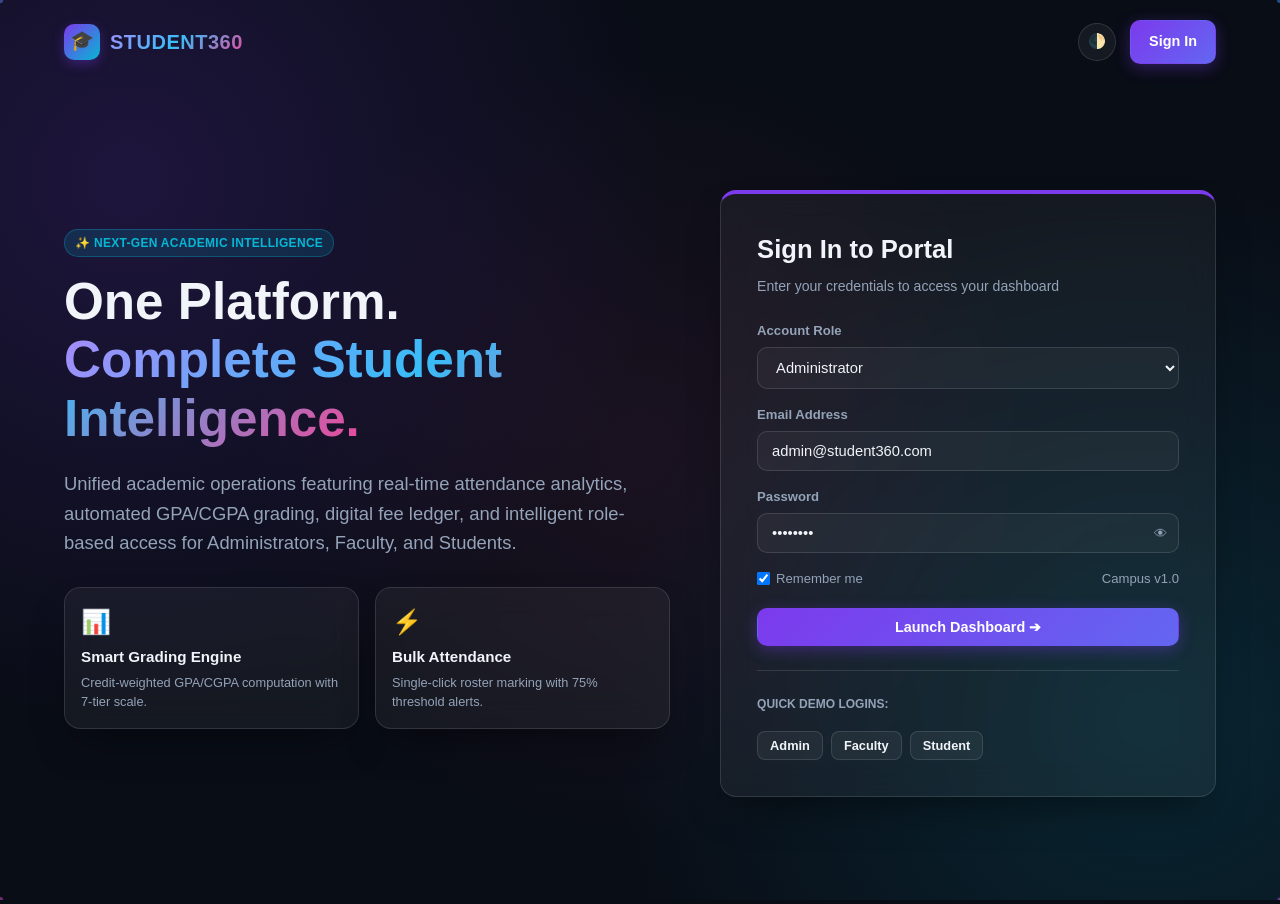
==== backend/src/main/resources/static/index.html @ 756e651d "🎓 Initial commit: EduSphere - Intelligent Student Success Management System Full Stack Java Mini Pro" ====
<!DOCTYPE html>
<html lang="en">
<head>
  <meta charset="UTF-8">
  <meta name="viewport" content="width=device-width, initial-scale=1.0">
  <title>STUDENT360 — Intelligent Student Management System</title>
  <link rel="stylesheet" href="css/styles.css">
  <style>
    .landing-hero {
      max-width: 1200px;
      margin: 0 auto;
      padding: 60px 24px;
      display: grid;
      grid-template-columns: 1.1fr 0.9fr;
      gap: 50px;
      align-items: center;
      min-height: calc(100vh - 80px);
    }
    .landing-nav {
      max-width: 1200px;
      margin: 0 auto;
      padding: 20px 24px;
      display: flex;
      justify-content: space-between;
      align-items: center;
    }
    .demo-btn-group {
      display: flex;
      gap: 8px;
      margin-top: 16px;
      flex-wrap: wrap;
    }
    @media (max-width: 900px) {
      .landing-hero {
        grid-template-columns: 1fr;
        padding: 30px 20px;
      }
    }
  </style>
</head>
<body>
  <canvas id="bg-canvas"></canvas>

  <nav class="landing-nav">
    <div class="brand-title">
      <div class="brand-icon">🎓</div>
      <span class="gradient-text">STUDENT360</span>
    </div>
    <div style="display:flex; align-items:center; gap:14px;">
      <button id="theme-toggle-btn" class="btn btn-secondary btn-icon" onclick="toggleTheme()" title="Toggle Theme">🌓</button>
      <a href="#login-card" class="btn btn-primary">Sign In</a>
    </div>
  </nav>

  <main class="landing-hero">
    <div>
      <div class="badge badge-info" style="margin-bottom:16px;">✨ Next-Gen Academic Intelligence</div>
      <h1 style="font-size:3.2rem; line-height:1.15; margin-bottom:20px;">
        One Platform.<br>
        <span class="gradient-text">Complete Student Intelligence.</span>
      </h1>
      <p style="font-size:1.15rem; color:var(--text-muted); margin-bottom:30px; line-height:1.6;">
        Unified academic operations featuring real-time attendance analytics, automated GPA/CGPA grading, digital fee ledger, and intelligent role-based access for Administrators, Faculty, and Students.
      </p>

      <div style="display:grid; grid-template-columns:repeat(2, 1fr); gap:16px; margin-bottom:30px;">
        <div class="glass tilt-card" style="padding:16px;">
          <div style="font-size:1.5rem; margin-bottom:6px;">📊</div>
          <h4 style="font-size:0.95rem; margin-bottom:4px;">Smart Grading Engine</h4>
          <p style="font-size:0.8rem; color:var(--text-muted);">Credit-weighted GPA/CGPA computation with 7-tier scale.</p>
        </div>
        <div class="glass tilt-card" style="padding:16px;">
          <div style="font-size:1.5rem; margin-bottom:6px;">⚡</div>
          <h4 style="font-size:0.95rem; margin-bottom:4px;">Bulk Attendance</h4>
          <p style="font-size:0.8rem; color:var(--text-muted);">Single-click roster marking with 75% threshold alerts.</p>
        </div>
      </div>
    </div>

    <!-- Login Card -->
    <div id="login-card" class="glass tilt-card" style="padding:36px; border-top: 4px solid var(--primary);">
      <h2 style="font-size:1.6rem; margin-bottom:8px;">Sign In to Portal</h2>
      <p style="font-size:0.88rem; color:var(--text-muted); margin-bottom:24px;">Enter your credentials to access your dashboard</p>

      <div id="login-error-msg" style="color:var(--danger); font-size:0.85rem; margin-bottom:14px; display:none;"></div>

      <form id="login-form" onsubmit="handleLogin(event)">
        <div class="form-group">
          <label class="form-label">Account Role</label>
          <select id="login-role" class="form-select">
            <option value="ADMIN">Administrator</option>
            <option value="TEACHER">Faculty / Teacher</option>
            <option value="STUDENT">Student</option>
          </select>
        </div>

        <div class="form-group">
          <label class="form-label">Email Address</label>
          <input type="email" id="login-email" class="form-control" placeholder="name@student360.com" required value="admin@student360.com">
        </div>

        <div class="form-group">
          <label class="form-label">Password</label>
          <div style="position:relative;">
            <input type="password" id="login-password" class="form-control" placeholder="••••••••" required value="admin123">
            <button type="button" onclick="togglePasswordVisibility()" style="position:absolute; right:12px; top:50%; transform:translateY(-50%); background:none; border:none; color:var(--text-muted); cursor:pointer;">👁</button>
          </div>
        </div>

        <div style="display:flex; justify-content:space-between; align-items:center; margin-bottom:20px; font-size:0.82rem; color:var(--text-muted);">
          <label style="display:flex; align-items:center; gap:6px; cursor:pointer;">
            <input type="checkbox" id="remember-me" checked> Remember me
          </label>
          <span>Campus v1.0</span>
        </div>

        <button type="submit" id="login-btn" class="btn btn-primary" style="width:100%;">
          Launch Dashboard ➔
        </button>
      </form>

      <div style="margin-top:24px; padding-top:20px; border-top:1px solid var(--border);">
        <span style="font-size:0.75rem; text-transform:uppercase; color:var(--text-muted); font-weight:700;">Quick Demo Logins:</span>
        <div class="demo-btn-group">
          <button type="button" class="btn btn-sm btn-secondary" onclick="fillDemo('admin@student360.com','admin123','ADMIN')">Admin</button>
          <button type="button" class="btn btn-sm btn-secondary" onclick="fillDemo('teacher@student360.com','teacher123','TEACHER')">Faculty</button>
          <button type="button" class="btn btn-sm btn-secondary" onclick="fillDemo('student@student360.com','student123','STUDENT')">Student</button>
        </div>
      </div>
    </div>
  </main>

  <script src="js/api.js"></script>
  <script src="js/auth.js"></script>
  <script src="js/dashboard.js"></script>
  <script>
    // Theme Switcher
    function toggleTheme() {
      const current = document.documentElement.getAttribute('data-theme');
      const next = current === 'light' ? 'dark' : 'light';
      document.documentElement.setAttribute('data-theme', next);
      localStorage.setItem('student360_theme', next);
    }
    const savedTheme = localStorage.getItem('student360_theme') || 'dark';
    document.documentElement.setAttribute('data-theme', savedTheme);

    Dashboard.initParticles();
    Dashboard.init3DTilt();

    // Check if already authenticated
    Auth.checkSession().then(user => {
      if (user) {
        window.location.href = '/app.html';
      }
    });

    function fillDemo(email, pass, role) {
      document.getElementById('login-email').value = email;
      document.getElementById('login-password').value = pass;
      document.getElementById('login-role').value = role;
    }

    function togglePasswordVisibility() {
      const pass = document.getElementById('login-password');
      pass.type = pass.type === 'password' ? 'text' : 'password';
    }

    async function handleLogin(e) {
      e.preventDefault();
      const errEl = document.getElementById('login-error-msg');
      const btn = document.getElementById('login-btn');
      errEl.style.display = 'none';

      const email = document.getElementById('login-email').value.trim();
      const password = document.getElementById('login-password').value;
      const role = document.getElementById('login-role').value;

      btn.disabled = true;
      btn.textContent = 'Verifying credentials...';

      try {
        await Auth.login(email, password, role);
        API.toast('Welcome back! Redirecting...', 'success');
        setTimeout(() => {
          window.location.href = '/app.html';
        }, 600);
      } catch (err) {
        errEl.textContent = err.message || 'Invalid credentials';
        errEl.style.display = 'block';
        btn.disabled = false;
        btn.textContent = 'Launch Dashboard ➔';
      }
    }
  </script>
</body>
</html>
---- backend/src/main/resources/static/css/styles.css ----
/* STUDENT360 — Ultra-Modern 3D Glassmorphism Stylesheet */
:root {
  --bg-dark: #090d16;
  --bg-gradient: radial-gradient(circle at 10% 20%, rgba(124, 58, 237, 0.18) 0%, transparent 40%),
                 radial-gradient(circle at 90% 80%, rgba(6, 182, 212, 0.15) 0%, transparent 40%),
                 radial-gradient(circle at 50% 50%, rgba(236, 72, 153, 0.08) 0%, transparent 50%),
                 #090d16;
  --card-bg: rgba(255, 255, 255, 0.05);
  --card-hover: rgba(255, 255, 255, 0.08);
  --border: rgba(255, 255, 255, 0.12);
  --border-glow: rgba(124, 58, 237, 0.4);
  --text: #f1f5f9;
  --text-muted: #94a3b8;
  --primary: #7c3aed;
  --primary-glow: rgba(124, 58, 237, 0.35);
  --secondary: #06b6d4;
  --success: #10b981;
  --warning: #f59e0b;
  --danger: #ef4444;
  --sidebar-w: 260px;
  --sidebar-collapsed: 72px;
  --radius: 16px;
  --radius-sm: 10px;
  --shadow: 0 20px 40px -15px rgba(0, 0, 0, 0.5);
  --transition: all 0.25s cubic-bezier(0.4, 0, 0.2, 1);
}

[data-theme="light"] {
  --bg-dark: #f8fafc;
  --bg-gradient: radial-gradient(circle at 10% 20%, rgba(124, 58, 237, 0.1) 0%, transparent 40%),
                 radial-gradient(circle at 90% 80%, rgba(6, 182, 212, 0.08) 0%, transparent 40%),
                 #f1f5f9;
  --card-bg: rgba(255, 255, 255, 0.85);
  --card-hover: rgba(255, 255, 255, 0.95);
  --border: rgba(148, 163, 184, 0.25);
  --border-glow: rgba(124, 58, 237, 0.3);
  --text: #0f172a;
  --text-muted: #64748b;
  --shadow: 0 15px 35px -10px rgba(15, 23, 42, 0.12);
}

* {
  margin: 0;
  padding: 0;
  box-sizing: border-box;
}

body {
  font-family: -apple-system, BlinkMacSystemFont, "Segoe UI", Roboto, "Helvetica Neue", Arial, sans-serif;
  background: var(--bg-gradient);
  background-attachment: fixed;
  color: var(--text);
  min-height: 100vh;
  line-height: 1.5;
  overflow-x: hidden;
}

/* Background Particle Canvas */
#bg-canvas {
  position: fixed;
  top: 0;
  left: 0;
  width: 100vw;
  height: 100vh;
  pointer-events: none;
  z-index: 0;
  opacity: 0.6;
}

/* Glassmorphism Containers */
.glass {
  background: var(--card-bg);
  backdrop-filter: blur(16px);
  -webkit-backdrop-filter: blur(16px);
  border: 1px solid var(--border);
  border-radius: var(--radius);
  box-shadow: var(--shadow);
  transition: var(--transition);
}

.glass:hover {
  border-color: var(--border-glow);
}

/* 3D Tilt Wrapper */
.tilt-card {
  transform-style: preserve-3d;
  transition: transform 0.15s ease-out, box-shadow 0.2s ease;
}

/* Typography & Badges */
h1, h2, h3, h4, h5, h6 {
  font-weight: 700;
  color: var(--text);
}

.gradient-text {
  background: linear-gradient(135deg, #a78bfa, #38bdf8, #ec4899);
  -webkit-background-clip: text;
  -webkit-text-fill-color: transparent;
}

.badge {
  display: inline-flex;
  align-items: center;
  gap: 4px;
  padding: 4px 10px;
  border-radius: 9999px;
  font-size: 0.75rem;
  font-weight: 600;
  letter-spacing: 0.3px;
  text-transform: uppercase;
}

.badge-active, .badge-paid, .badge-present {
  background: rgba(16, 185, 129, 0.15);
  color: #10b981;
  border: 1px solid rgba(16, 185, 129, 0.3);
}

.badge-inactive, .badge-absent, .badge-urgent {
  background: rgba(239, 68, 68, 0.15);
  color: #ef4444;
  border: 1px solid rgba(239, 68, 68, 0.3);
}

.badge-warning, .badge-partially-paid, .badge-late, .badge-important {
  background: rgba(245, 158, 11, 0.15);
  color: #f59e0b;
  border: 1px solid rgba(245, 158, 11, 0.3);
}

.badge-info, .badge-pending, .badge-normal {
  background: rgba(6, 182, 212, 0.15);
  color: #06b6d4;
  border: 1px solid rgba(6, 182, 212, 0.3);
}

.badge-role-admin {
  background: rgba(236, 72, 153, 0.15);
  color: #ec4899;
  border: 1px solid rgba(236, 72, 153, 0.3);
}

.badge-role-teacher {
  background: rgba(124, 58, 237, 0.15);
  color: #8b5cf6;
  border: 1px solid rgba(124, 58, 237, 0.3);
}

.badge-role-student {
  background: rgba(14, 165, 233, 0.15);
  color: #0ea5e9;
  border: 1px solid rgba(14, 165, 233, 0.3);
}

/* Buttons */
.btn {
  display: inline-flex;
  align-items: center;
  justify-content: center;
  gap: 8px;
  padding: 10px 18px;
  font-size: 0.9rem;
  font-weight: 600;
  border-radius: var(--radius-sm);
  cursor: pointer;
  border: 1px solid transparent;
  transition: var(--transition);
  text-decoration: none;
  font-family: inherit;
}

.btn-primary {
  background: linear-gradient(135deg, var(--primary), #6366f1);
  color: white;
  box-shadow: 0 4px 15px var(--primary-glow);
}

.btn-primary:hover {
  transform: translateY(-2px);
  box-shadow: 0 6px 20px rgba(124, 58, 237, 0.5);
}

.btn-secondary {
  background: var(--card-bg);
  border-color: var(--border);
  color: var(--text);
}

.btn-secondary:hover {
  background: var(--card-hover);
  border-color: var(--border-glow);
  transform: translateY(-2px);
}

.btn-danger {
  background: rgba(239, 68, 68, 0.2);
  border-color: rgba(239, 68, 68, 0.4);
  color: #f87171;
}

.btn-danger:hover {
  background: #ef4444;
  color: white;
  transform: translateY(-2px);
}

.btn-sm {
  padding: 6px 12px;
  font-size: 0.8rem;
  border-radius: 8px;
}

.btn-icon {
  width: 38px;
  height: 38px;
  padding: 0;
  border-radius: 50%;
  display: inline-flex;
  align-items: center;
  justify-content: center;
}

/* Form Controls */
.form-group {
  margin-bottom: 16px;
  position: relative;
}

.form-label {
  display: block;
  font-size: 0.82rem;
  font-weight: 600;
  color: var(--text-muted);
  margin-bottom: 6px;
}

.form-control, .form-select {
  width: 100%;
  padding: 11px 14px;
  background: rgba(255, 255, 255, 0.04);
  border: 1px solid var(--border);
  border-radius: var(--radius-sm);
  color: var(--text);
  font-size: 0.92rem;
  font-family: inherit;
  transition: var(--transition);
  outline: none;
}

.form-control:focus, .form-select:focus {
  border-color: var(--primary);
  box-shadow: 0 0 0 3px var(--primary-glow);
  background: rgba(255, 255, 255, 0.08);
}

.form-select option {
  background: var(--bg-dark);
  color: var(--text);
}

.field-error {
  color: var(--danger);
  font-size: 0.78rem;
  margin-top: 4px;
}

/* App Layout */
.app-container {
  display: flex;
  min-height: 100vh;
  position: relative;
  z-index: 1;
}

/* Sidebar */
.sidebar {
  width: var(--sidebar-w);
  background: rgba(15, 23, 42, 0.65);
  backdrop-filter: blur(20px);
  -webkit-backdrop-filter: blur(20px);
  border-right: 1px solid var(--border);
  display: flex;
  flex-direction: column;
  position: fixed;
  top: 0;
  bottom: 0;
  left: 0;
  z-index: 100;
  transition: width 0.3s cubic-bezier(0.4, 0, 0.2, 1);
}

.sidebar.collapsed {
  width: var(--sidebar-collapsed);
}

.sidebar-header {
  padding: 24px 20px;
  display: flex;
  align-items: center;
  justify-content: space-between;
  border-bottom: 1px solid var(--border);
}

.brand-title {
  font-size: 1.25rem;
  font-weight: 800;
  letter-spacing: 0.5px;
  display: flex;
  align-items: center;
  gap: 10px;
}

.brand-icon {
  width: 36px;
  height: 36px;
  border-radius: 10px;
  background: linear-gradient(135deg, var(--primary), var(--secondary));
  display: flex;
  align-items: center;
  justify-content: center;
  font-size: 1.2rem;
  color: white;
  box-shadow: 0 4px 12px var(--primary-glow);
  flex-shrink: 0;
}

.sidebar-nav {
  flex: 1;
  padding: 16px 12px;
  overflow-y: auto;
  display: flex;
  flex-direction: column;
  gap: 4px;
}

.nav-link {
  display: flex;
  align-items: center;
  gap: 14px;
  padding: 12px 14px;
  color: var(--text-muted);
  text-decoration: none;
  border-radius: var(--radius-sm);
  font-weight: 500;
  font-size: 0.92rem;
  transition: var(--transition);
  cursor: pointer;
  white-space: nowrap;
}

.nav-link:hover {
  background: var(--card-hover);
  color: var(--text);
  transform: translateX(3px);
}

.nav-link.active {
  background: linear-gradient(135deg, rgba(124, 58, 237, 0.25), rgba(6, 182, 212, 0.15));
  border: 1px solid var(--border-glow);
  color: var(--text);
  font-weight: 600;
}

.nav-icon {
  font-size: 1.2rem;
  width: 24px;
  text-align: center;
  flex-shrink: 0;
}

.sidebar.collapsed .nav-text,
.sidebar.collapsed .brand-title span,
.sidebar.collapsed .user-info {
  display: none;
}

.sidebar-footer {
  padding: 16px;
  border-top: 1px solid var(--border);
  display: flex;
  align-items: center;
  gap: 12px;
}

.user-avatar {
  width: 40px;
  height: 40px;
  border-radius: 50%;
  background: linear-gradient(135deg, #6366f1, #ec4899);
  display: flex;
  align-items: center;
  justify-content: center;
  font-weight: 700;
  color: white;
  flex-shrink: 0;
}

.user-info {
  overflow: hidden;
}

.user-name {
  font-weight: 600;
  font-size: 0.88rem;
  white-space: nowrap;
  text-overflow: ellipsis;
  overflow: hidden;
}

.user-role {
  font-size: 0.75rem;
  color: var(--text-muted);
}

/* Main Content Area */
.main-wrapper {
  flex: 1;
  margin-left: var(--sidebar-w);
  display: flex;
  flex-direction: column;
  min-height: 100vh;
  transition: margin-left 0.3s cubic-bezier(0.4, 0, 0.2, 1);
}

.sidebar.collapsed ~ .main-wrapper {
  margin-left: var(--sidebar-collapsed);
}

/* Top Navbar */
.topbar {
  height: 70px;
  background: rgba(15, 23, 42, 0.5);
  backdrop-filter: blur(16px);
  -webkit-backdrop-filter: blur(16px);
  border-bottom: 1px solid var(--border);
  display: flex;
  align-items: center;
  justify-content: space-between;
  padding: 0 30px;
  position: sticky;
  top: 0;
  z-index: 90;
}

.topbar-left {
  display: flex;
  align-items: center;
  gap: 16px;
}

.topbar-right {
  display: flex;
  align-items: center;
  gap: 16px;
}

.content-body {
  padding: 30px;
  flex: 1;
}

/* Dashboard Stats Grid */
.stats-grid {
  display: grid;
  grid-template-columns: repeat(auto-fit, minmax(220px, 1fr));
  gap: 20px;
  margin-bottom: 30px;
}

.stat-card {
  padding: 24px;
  display: flex;
  align-items: center;
  gap: 18px;
  position: relative;
  overflow: hidden;
}

.stat-card::after {
  content: '';
  position: absolute;
  top: -50%;
  right: -50%;
  width: 100%;
  height: 100%;
  background: radial-gradient(circle, var(--stat-glow, rgba(124, 58, 237, 0.15)), transparent 70%);
  pointer-events: none;
}

.stat-icon-wrap {
  width: 52px;
  height: 52px;
  border-radius: 14px;
  display: flex;
  align-items: center;
  justify-content: center;
  font-size: 1.6rem;
  background: rgba(255, 255, 255, 0.05);
  border: 1px solid var(--border);
  flex-shrink: 0;
}

.stat-content {
  flex: 1;
}

.stat-number {
  font-size: 2rem;
  font-weight: 800;
  line-height: 1.1;
  margin-bottom: 4px;
}

.stat-label {
  font-size: 0.82rem;
  font-weight: 500;
  color: var(--text-muted);
  text-transform: uppercase;
  letter-spacing: 0.5px;
}

/* Charts & Analytics Row */
.charts-grid {
  display: grid;
  grid-template-columns: 1fr 1fr;
  gap: 24px;
  margin-bottom: 30px;
}

.chart-card {
  padding: 24px;
  display: flex;
  flex-direction: column;
}

.chart-header {
  display: flex;
  align-items: center;
  justify-content: space-between;
  margin-bottom: 18px;
}

.chart-canvas-wrap {
  position: relative;
  width: 100%;
  height: 260px;
}

/* Tables */
.table-card {
  padding: 24px;
  margin-bottom: 30px;
}

.table-header-controls {
  display: flex;
  flex-wrap: wrap;
  align-items: center;
  justify-content: space-between;
  gap: 14px;
  margin-bottom: 20px;
}

.table-filter-group {
  display: flex;
  align-items: center;
  gap: 10px;
  flex-wrap: wrap;
}

.table-responsive {
  width: 100%;
  overflow-x: auto;
}

table.data-table {
  width: 100%;
  border-collapse: separate;
  border-spacing: 0;
  font-size: 0.9rem;
}

table.data-table th {
  padding: 12px 16px;
  text-align: left;
  font-size: 0.78rem;
  font-weight: 600;
  text-transform: uppercase;
  letter-spacing: 0.5px;
  color: var(--text-muted);
  border-bottom: 1px solid var(--border);
  background: rgba(255, 255, 255, 0.02);
}

table.data-table td {
  padding: 14px 16px;
  border-bottom: 1px solid rgba(255, 255, 255, 0.05);
  vertical-align: middle;
}

table.data-table tbody tr {
  transition: var(--transition);
}

table.data-table tbody tr:hover {
  background: rgba(255, 255, 255, 0.04);
}

/* Pagination Controls */
.pagination-wrap {
  display: flex;
  align-items: center;
  justify-content: space-between;
  margin-top: 20px;
  padding-top: 15px;
  border-top: 1px solid var(--border);
}

.pagination-controls {
  display: flex;
  align-items: center;
  gap: 6px;
}

/* Profile 3D Card */
.profile-grid {
  display: grid;
  grid-template-columns: 340px 1fr;
  gap: 24px;
}

.profile-card {
  padding: 30px;
  text-align: center;
  display: flex;
  flex-direction: column;
  align-items: center;
}

.profile-avatar-lg {
  width: 100px;
  height: 100px;
  border-radius: 50%;
  background: linear-gradient(135deg, var(--primary), var(--secondary));
  display: flex;
  align-items: center;
  justify-content: center;
  font-size: 2.5rem;
  font-weight: 800;
  color: white;
  margin-bottom: 16px;
  box-shadow: 0 10px 30px var(--primary-glow);
}

.profile-details-grid {
  display: grid;
  grid-template-columns: 1fr 1fr;
  gap: 16px;
  text-align: left;
  width: 100%;
  margin-top: 24px;
  padding-top: 20px;
  border-top: 1px solid var(--border);
}

.profile-field-label {
  font-size: 0.75rem;
  color: var(--text-muted);
  text-transform: uppercase;
}

.profile-field-value {
  font-size: 0.95rem;
  font-weight: 600;
}

/* Timetable Grid */
.timetable-grid {
  display: grid;
  grid-template-columns: repeat(5, 1fr);
  gap: 16px;
}

.day-column {
  background: rgba(255, 255, 255, 0.02);
  border: 1px solid var(--border);
  border-radius: var(--radius);
  padding: 16px;
  display: flex;
  flex-direction: column;
  gap: 12px;
}

.day-header {
  font-weight: 700;
  text-align: center;
  padding-bottom: 10px;
  border-bottom: 1px solid var(--border);
  color: var(--secondary);
}

.slot-card {
  padding: 12px;
  border-radius: 10px;
  background: rgba(255, 255, 255, 0.04);
  border: 1px solid rgba(255, 255, 255, 0.08);
  transition: var(--transition);
}

.slot-card:hover {
  transform: translateY(-2px);
  border-color: var(--secondary);
}

.slot-time {
  font-size: 0.75rem;
  font-weight: 600;
  color: var(--secondary);
}

.slot-subject {
  font-weight: 700;
  font-size: 0.88rem;
  margin: 4px 0;
}

.slot-meta {
  font-size: 0.75rem;
  color: var(--text-muted);
}

/* Modal System */
.modal-overlay {
  position: fixed;
  top: 0;
  left: 0;
  width: 100vw;
  height: 100vh;
  background: rgba(0, 0, 0, 0.65);
  backdrop-filter: blur(8px);
  -webkit-backdrop-filter: blur(8px);
  display: flex;
  align-items: center;
  justify-content: center;
  z-index: 1000;
  opacity: 0;
  visibility: hidden;
  transition: var(--transition);
}

.modal-overlay.active {
  opacity: 1;
  visibility: visible;
}

.modal-dialog {
  width: 90%;
  max-width: 580px;
  max-height: 90vh;
  overflow-y: auto;
  padding: 30px;
  transform: scale(0.9) translateY(20px);
  transition: var(--transition);
}

.modal-overlay.active .modal-dialog {
  transform: scale(1) translateY(0);
}

.modal-header {
  display: flex;
  align-items: center;
  justify-content: space-between;
  margin-bottom: 20px;
  padding-bottom: 12px;
  border-bottom: 1px solid var(--border);
}

/* Toast System */
.toast-container {
  position: fixed;
  bottom: 24px;
  right: 24px;
  display: flex;
  flex-direction: column;
  gap: 10px;
  z-index: 2000;
}

.toast {
  padding: 14px 20px;
  border-radius: var(--radius-sm);
  background: rgba(15, 23, 42, 0.9);
  backdrop-filter: blur(16px);
  border: 1px solid var(--border);
  box-shadow: 0 10px 30px rgba(0, 0, 0, 0.4);
  color: var(--text);
  display: flex;
  align-items: center;
  gap: 12px;
  min-width: 280px;
  animation: slideInRight 0.3s ease;
  transition: var(--transition);
}

.toast.toast-success { border-color: var(--success); }
.toast.toast-error { border-color: var(--danger); }
.toast.toast-warning { border-color: var(--warning); }

@keyframes slideInRight {
  from { transform: translateX(100%); opacity: 0; }
  to { transform: translateX(0); opacity: 1; }
}

/* Responsive Media Queries */
@media (max-width: 1024px) {
  .charts-grid { grid-template-columns: 1fr; }
  .profile-grid { grid-template-columns: 1fr; }
  .timetable-grid { grid-template-columns: repeat(2, 1fr); }
}

@media (max-width: 768px) {
  .sidebar {
    transform: translateX(-100%);
  }
  .sidebar.mobile-open {
    transform: translateX(0);
    width: var(--sidebar-w);
  }
  .main-wrapper {
    margin-left: 0 !important;
  }
  .stats-grid { grid-template-columns: 1fr; }
  .timetable-grid { grid-template-columns: 1fr; }
  .content-body { padding: 16px; }
}
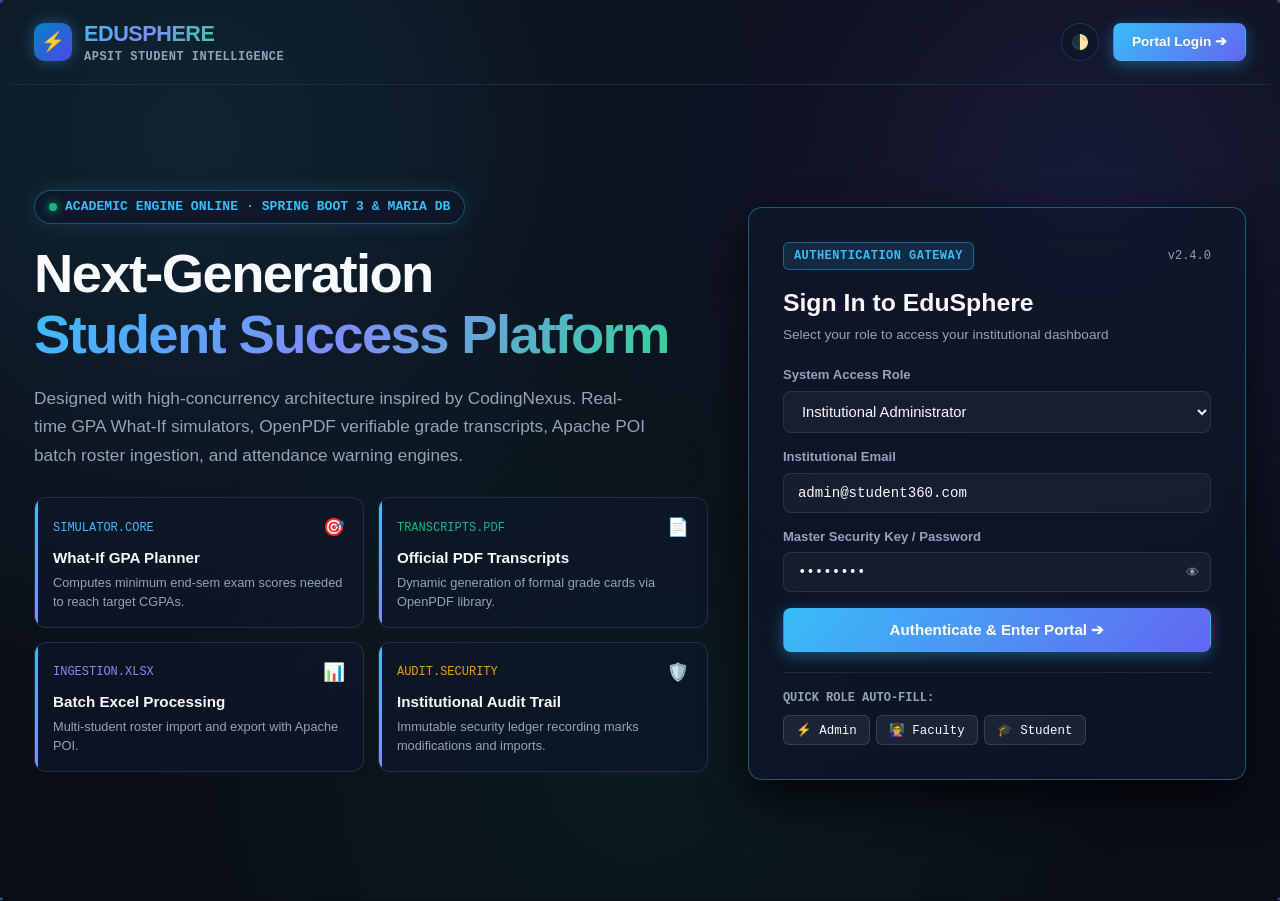
==== commit a2be9976: "🎨 UI: Redesign landing page and theme inspired by CodingNexus APSIT - Modern tech palette: slate dar" ====
--- a/backend/src/main/resources/static/index.html
+++ b/backend/src/main/resources/static/index.html
@@ -3,37 +3,100 @@
 <head>
   <meta charset="UTF-8">
   <meta name="viewport" content="width=device-width, initial-scale=1.0">
-  <title>STUDENT360 — Intelligent Student Management System</title>
+  <title>EduSphere — Intelligent Student Success & Engineering Portal</title>
   <link rel="stylesheet" href="css/styles.css">
   <style>
-    .landing-hero {
-      max-width: 1200px;
+    /* Coding Nexus Tech Hero Styling */
+    .nexus-hero {
+      max-width: 1260px;
       margin: 0 auto;
-      padding: 60px 24px;
+      padding: 50px 24px;
       display: grid;
-      grid-template-columns: 1.1fr 0.9fr;
-      gap: 50px;
+      grid-template-columns: 1.15fr 0.85fr;
+      gap: 40px;
       align-items: center;
-      min-height: calc(100vh - 80px);
-    }
-    .landing-nav {
-      max-width: 1200px;
+      min-height: calc(100vh - 84px);
+    }
+    .nexus-nav {
+      max-width: 1260px;
       margin: 0 auto;
-      padding: 20px 24px;
+      padding: 18px 24px;
       display: flex;
       justify-content: space-between;
       align-items: center;
-    }
-    .demo-btn-group {
-      display: flex;
+      border-bottom: 1px solid rgba(51, 65, 85, 0.4);
+    }
+    .tech-pill {
+      display: inline-flex;
+      align-items: center;
       gap: 8px;
-      margin-top: 16px;
-      flex-wrap: wrap;
-    }
-    @media (max-width: 900px) {
-      .landing-hero {
+      padding: 6px 14px;
+      border-radius: 9999px;
+      background: rgba(15, 23, 42, 0.8);
+      border: 1px solid rgba(56, 189, 248, 0.35);
+      color: #38bdf8;
+      font-size: 0.82rem;
+      font-weight: 600;
+      font-family: var(--font-mono);
+      margin-bottom: 20px;
+      box-shadow: 0 0 20px rgba(56, 189, 248, 0.15);
+    }
+    .pulse-dot {
+      width: 8px;
+      height: 8px;
+      border-radius: 50%;
+      background: #10b981;
+      box-shadow: 0 0 10px #10b981;
+      animation: pulse 1.8s infinite;
+    }
+    @keyframes pulse {
+      0%, 100% { opacity: 1; transform: scale(1); }
+      50% { opacity: 0.4; transform: scale(0.85); }
+    }
+    .tech-feature-card {
+      background: rgba(15, 23, 42, 0.65);
+      border: 1px solid rgba(51, 65, 85, 0.6);
+      border-radius: 12px;
+      padding: 16px 18px;
+      transition: all 0.2s ease;
+      position: relative;
+      overflow: hidden;
+    }
+    .tech-feature-card:hover {
+      border-color: rgba(56, 189, 248, 0.5);
+      transform: translateY(-2px);
+      box-shadow: 0 8px 25px rgba(0, 0, 0, 0.4);
+    }
+    .tech-feature-card::before {
+      content: '';
+      position: absolute;
+      top: 0;
+      left: 0;
+      width: 3px;
+      height: 100%;
+      background: linear-gradient(180deg, #38bdf8, #818cf8);
+    }
+    .demo-chip {
+      background: rgba(30, 41, 59, 0.8);
+      border: 1px solid rgba(71, 85, 105, 0.6);
+      color: var(--text);
+      padding: 6px 12px;
+      border-radius: 6px;
+      font-size: 0.78rem;
+      cursor: pointer;
+      transition: all 0.2s ease;
+      font-family: var(--font-mono);
+    }
+    .demo-chip:hover {
+      border-color: #38bdf8;
+      color: #38bdf8;
+      background: rgba(56, 189, 248, 0.08);
+    }
+    @media (max-width: 960px) {
+      .nexus-hero {
         grid-template-columns: 1fr;
-        padding: 30px 20px;
+        padding: 30px 18px;
+        gap: 30px;
       }
     }
   </style>
@@ -41,90 +104,124 @@
 <body>
   <canvas id="bg-canvas"></canvas>
 
-  <nav class="landing-nav">
-    <div class="brand-title">
-      <div class="brand-icon">🎓</div>
-      <span class="gradient-text">STUDENT360</span>
+  <nav class="nexus-nav">
+    <div class="brand-title" style="display:flex; align-items:center; gap:12px;">
+      <div style="width:38px; height:38px; border-radius:10px; background:linear-gradient(135deg, #0284c7, #4f46e5); display:flex; align-items:center; justify-content:center; font-size:1.2rem; box-shadow:0 0 15px rgba(56, 189, 248, 0.35);">
+        ⚡
+      </div>
+      <div>
+        <span class="gradient-text" style="font-size:1.35rem; font-weight:800; letter-spacing:-0.02em;">EDUSPHERE</span>
+        <span style="font-size:0.75rem; color:var(--text-muted); display:block; font-family:var(--font-mono); margin-top:-2px;">APSIT STUDENT INTELLIGENCE</span>
+      </div>
     </div>
     <div style="display:flex; align-items:center; gap:14px;">
-      <button id="theme-toggle-btn" class="btn btn-secondary btn-icon" onclick="toggleTheme()" title="Toggle Theme">🌓</button>
-      <a href="#login-card" class="btn btn-primary">Sign In</a>
+      <button id="theme-toggle-btn" class="btn btn-secondary btn-icon" onclick="toggleTheme()" title="Toggle Theme" style="padding:8px 12px;">🌓</button>
+      <a href="#login-card" class="btn btn-primary" style="padding:8px 18px; font-size:0.85rem;">Portal Login ➔</a>
     </div>
   </nav>
 
-  <main class="landing-hero">
+  <main class="nexus-hero">
     <div>
-      <div class="badge badge-info" style="margin-bottom:16px;">✨ Next-Gen Academic Intelligence</div>
-      <h1 style="font-size:3.2rem; line-height:1.15; margin-bottom:20px;">
-        One Platform.<br>
-        <span class="gradient-text">Complete Student Intelligence.</span>
+      <div class="tech-pill">
+        <span class="pulse-dot"></span>
+        <span>ACADEMIC ENGINE ONLINE · SPRING BOOT 3 & MARIA DB</span>
+      </div>
+
+      <h1 style="font-size:3.4rem; line-height:1.12; margin-bottom:18px; font-weight:800; letter-spacing:-0.03em;">
+        Next-Generation<br>
+        <span class="gradient-text">Student Success Platform</span>
       </h1>
-      <p style="font-size:1.15rem; color:var(--text-muted); margin-bottom:30px; line-height:1.6;">
-        Unified academic operations featuring real-time attendance analytics, automated GPA/CGPA grading, digital fee ledger, and intelligent role-based access for Administrators, Faculty, and Students.
+
+      <p style="font-size:1.08rem; color:var(--text-muted); margin-bottom:28px; line-height:1.65; max-width:620px;">
+        Designed with high-concurrency architecture inspired by CodingNexus. Real-time GPA What-If simulators, OpenPDF verifiable grade transcripts, Apache POI batch roster ingestion, and attendance warning engines.
       </p>
 
-      <div style="display:grid; grid-template-columns:repeat(2, 1fr); gap:16px; margin-bottom:30px;">
-        <div class="glass tilt-card" style="padding:16px;">
-          <div style="font-size:1.5rem; margin-bottom:6px;">📊</div>
-          <h4 style="font-size:0.95rem; margin-bottom:4px;">Smart Grading Engine</h4>
-          <p style="font-size:0.8rem; color:var(--text-muted);">Credit-weighted GPA/CGPA computation with 7-tier scale.</p>
-        </div>
-        <div class="glass tilt-card" style="padding:16px;">
-          <div style="font-size:1.5rem; margin-bottom:6px;">⚡</div>
-          <h4 style="font-size:0.95rem; margin-bottom:4px;">Bulk Attendance</h4>
-          <p style="font-size:0.8rem; color:var(--text-muted);">Single-click roster marking with 75% threshold alerts.</p>
-        </div>
-      </div>
-    </div>
-
-    <!-- Login Card -->
-    <div id="login-card" class="glass tilt-card" style="padding:36px; border-top: 4px solid var(--primary);">
-      <h2 style="font-size:1.6rem; margin-bottom:8px;">Sign In to Portal</h2>
-      <p style="font-size:0.88rem; color:var(--text-muted); margin-bottom:24px;">Enter your credentials to access your dashboard</p>
-
-      <div id="login-error-msg" style="color:var(--danger); font-size:0.85rem; margin-bottom:14px; display:none;"></div>
+      <!-- Tech Feature Cards Grid -->
+      <div style="display:grid; grid-template-columns:repeat(2, 1fr); gap:14px; margin-bottom:24px;">
+        <div class="tech-feature-card">
+          <div style="display:flex; align-items:center; justify-content:space-between; margin-bottom:6px;">
+            <span style="font-family:var(--font-mono); font-size:0.75rem; color:#38bdf8;">SIMULATOR.CORE</span>
+            <span style="font-size:1.1rem;">🎯</span>
+          </div>
+          <h4 style="font-size:0.95rem; margin-bottom:3px;">What-If GPA Planner</h4>
+          <p style="font-size:0.8rem; color:var(--text-muted);">Computes minimum end-sem exam scores needed to reach target CGPAs.</p>
+        </div>
+
+        <div class="tech-feature-card">
+          <div style="display:flex; align-items:center; justify-content:space-between; margin-bottom:6px;">
+            <span style="font-family:var(--font-mono); font-size:0.75rem; color:#10b981;">TRANSCRIPTS.PDF</span>
+            <span style="font-size:1.1rem;">📄</span>
+          </div>
+          <h4 style="font-size:0.95rem; margin-bottom:3px;">Official PDF Transcripts</h4>
+          <p style="font-size:0.8rem; color:var(--text-muted);">Dynamic generation of formal grade cards via OpenPDF library.</p>
+        </div>
+
+        <div class="tech-feature-card">
+          <div style="display:flex; align-items:center; justify-content:space-between; margin-bottom:6px;">
+            <span style="font-family:var(--font-mono); font-size:0.75rem; color:#818cf8;">INGESTION.XLSX</span>
+            <span style="font-size:1.1rem;">📊</span>
+          </div>
+          <h4 style="font-size:0.95rem; margin-bottom:3px;">Batch Excel Processing</h4>
+          <p style="font-size:0.8rem; color:var(--text-muted);">Multi-student roster import and export with Apache POI.</p>
+        </div>
+
+        <div class="tech-feature-card">
+          <div style="display:flex; align-items:center; justify-content:space-between; margin-bottom:6px;">
+            <span style="font-family:var(--font-mono); font-size:0.75rem; color:#f59e0b;">AUDIT.SECURITY</span>
+            <span style="font-size:1.1rem;">🛡️</span>
+          </div>
+          <h4 style="font-size:0.95rem; margin-bottom:3px;">Institutional Audit Trail</h4>
+          <p style="font-size:0.8rem; color:var(--text-muted);">Immutable security ledger recording marks modifications and imports.</p>
+        </div>
+      </div>
+    </div>
+
+    <!-- Login Card with Coding Nexus Tech Border -->
+    <div id="login-card" class="glass" style="padding:34px; border:1px solid rgba(56, 189, 248, 0.4); box-shadow:0 20px 45px rgba(0,0,0,0.7); position:relative;">
+      <div style="display:flex; justify-content:space-between; align-items:center; margin-bottom:14px;">
+        <span class="badge badge-info">AUTHENTICATION GATEWAY</span>
+        <span style="font-family:var(--font-mono); font-size:0.75rem; color:var(--text-muted);">v2.4.0</span>
+      </div>
+
+      <h2 style="font-size:1.55rem; margin-bottom:4px; font-weight:700;">Sign In to EduSphere</h2>
+      <p style="font-size:0.85rem; color:var(--text-muted); margin-bottom:20px;">Select your role to access your institutional dashboard</p>
+
+      <div id="login-error-msg" style="color:var(--danger); font-size:0.85rem; margin-bottom:14px; display:none; padding:10px; border:1px solid rgba(239,68,68,0.3); border-radius:6px; background:rgba(239,68,68,0.08);"></div>
 
       <form id="login-form" onsubmit="handleLogin(event)">
-        <div class="form-group">
-          <label class="form-label">Account Role</label>
+        <div class="form-group" style="margin-bottom:14px;">
+          <label class="form-label" style="font-size:0.82rem; font-weight:600;">System Access Role</label>
           <select id="login-role" class="form-select">
-            <option value="ADMIN">Administrator</option>
-            <option value="TEACHER">Faculty / Teacher</option>
-            <option value="STUDENT">Student</option>
+            <option value="ADMIN">Institutional Administrator</option>
+            <option value="TEACHER">Faculty / Department Teacher</option>
+            <option value="STUDENT">Enrolled Student</option>
           </select>
         </div>
 
-        <div class="form-group">
-          <label class="form-label">Email Address</label>
-          <input type="email" id="login-email" class="form-control" placeholder="name@student360.com" required value="admin@student360.com">
-        </div>
-
-        <div class="form-group">
-          <label class="form-label">Password</label>
+        <div class="form-group" style="margin-bottom:14px;">
+          <label class="form-label" style="font-size:0.82rem; font-weight:600;">Institutional Email</label>
+          <input type="email" id="login-email" class="form-control" placeholder="name@student360.com" required value="admin@student360.com" style="font-family:var(--font-mono); font-size:0.88rem;">
+        </div>
+
+        <div class="form-group" style="margin-bottom:16px;">
+          <label class="form-label" style="font-size:0.82rem; font-weight:600;">Master Security Key / Password</label>
           <div style="position:relative;">
-            <input type="password" id="login-password" class="form-control" placeholder="••••••••" required value="admin123">
+            <input type="password" id="login-password" class="form-control" placeholder="••••••••" required value="admin123" style="font-family:var(--font-mono); font-size:0.88rem;">
             <button type="button" onclick="togglePasswordVisibility()" style="position:absolute; right:12px; top:50%; transform:translateY(-50%); background:none; border:none; color:var(--text-muted); cursor:pointer;">👁</button>
           </div>
         </div>
 
-        <div style="display:flex; justify-content:space-between; align-items:center; margin-bottom:20px; font-size:0.82rem; color:var(--text-muted);">
-          <label style="display:flex; align-items:center; gap:6px; cursor:pointer;">
-            <input type="checkbox" id="remember-me" checked> Remember me
-          </label>
-          <span>Campus v1.0</span>
-        </div>
-
-        <button type="submit" id="login-btn" class="btn btn-primary" style="width:100%;">
-          Launch Dashboard ➔
+        <button type="submit" id="login-btn" class="btn btn-primary" style="width:100%; padding:12px; font-size:0.95rem;">
+          Authenticate & Enter Portal ➔
         </button>
       </form>
 
-      <div style="margin-top:24px; padding-top:20px; border-top:1px solid var(--border);">
-        <span style="font-size:0.75rem; text-transform:uppercase; color:var(--text-muted); font-weight:700;">Quick Demo Logins:</span>
-        <div class="demo-btn-group">
-          <button type="button" class="btn btn-sm btn-secondary" onclick="fillDemo('admin@student360.com','admin123','ADMIN')">Admin</button>
-          <button type="button" class="btn btn-sm btn-secondary" onclick="fillDemo('teacher@student360.com','teacher123','TEACHER')">Faculty</button>
-          <button type="button" class="btn btn-sm btn-secondary" onclick="fillDemo('student@student360.com','student123','STUDENT')">Student</button>
+      <div style="margin-top:20px; padding-top:16px; border-top:1px solid rgba(51, 65, 85, 0.5);">
+        <div style="font-size:0.75rem; text-transform:uppercase; color:var(--text-muted); font-weight:700; font-family:var(--font-mono); margin-bottom:8px;">Quick Role Auto-Fill:</div>
+        <div style="display:flex; gap:6px; flex-wrap:wrap;">
+          <button type="button" class="demo-chip" onclick="fillDemo('admin@student360.com','admin123','ADMIN')">⚡ Admin</button>
+          <button type="button" class="demo-chip" onclick="fillDemo('teacher@student360.com','teacher123','TEACHER')">👩‍🏫 Faculty</button>
+          <button type="button" class="demo-chip" onclick="fillDemo('student@student360.com','student123','STUDENT')">🎓 Student</button>
         </div>
       </div>
     </div>
@@ -134,7 +231,6 @@
   <script src="js/auth.js"></script>
   <script src="js/dashboard.js"></script>
   <script>
-    // Theme Switcher
     function toggleTheme() {
       const current = document.documentElement.getAttribute('data-theme');
       const next = current === 'light' ? 'dark' : 'light';
@@ -145,9 +241,7 @@
     document.documentElement.setAttribute('data-theme', savedTheme);
 
     Dashboard.initParticles();
-    Dashboard.init3DTilt();
-
-    // Check if already authenticated
+
     Auth.checkSession().then(user => {
       if (user) {
         window.location.href = '/app.html';
@@ -176,19 +270,19 @@
       const role = document.getElementById('login-role').value;
 
       btn.disabled = true;
-      btn.textContent = 'Verifying credentials...';
+      btn.textContent = 'Authenticating with EduSphere...';
 
       try {
         await Auth.login(email, password, role);
-        API.toast('Welcome back! Redirecting...', 'success');
+        API.toast('Authenticated! Launching portal...', 'success');
         setTimeout(() => {
           window.location.href = '/app.html';
-        }, 600);
+        }, 500);
       } catch (err) {
-        errEl.textContent = err.message || 'Invalid credentials';
+        errEl.textContent = err.message || 'Authentication failed';
         errEl.style.display = 'block';
         btn.disabled = false;
-        btn.textContent = 'Launch Dashboard ➔';
+        btn.textContent = 'Authenticate & Enter Portal ➔';
       }
     }
   </script>
--- a/backend/src/main/resources/static/css/styles.css
+++ b/backend/src/main/resources/static/css/styles.css
@@ -1,42 +1,43 @@
-/* STUDENT360 — Ultra-Modern 3D Glassmorphism Stylesheet */
+/* EduSphere — Modern Tech Dark Theme Inspired by Coding Nexus */
 :root {
-  --bg-dark: #090d16;
-  --bg-gradient: radial-gradient(circle at 10% 20%, rgba(124, 58, 237, 0.18) 0%, transparent 40%),
-                 radial-gradient(circle at 90% 80%, rgba(6, 182, 212, 0.15) 0%, transparent 40%),
-                 radial-gradient(circle at 50% 50%, rgba(236, 72, 153, 0.08) 0%, transparent 50%),
-                 #090d16;
-  --card-bg: rgba(255, 255, 255, 0.05);
-  --card-hover: rgba(255, 255, 255, 0.08);
-  --border: rgba(255, 255, 255, 0.12);
-  --border-glow: rgba(124, 58, 237, 0.4);
-  --text: #f1f5f9;
+  --bg-dark: #0a0e17;
+  --bg-gradient: radial-gradient(circle at 15% 15%, rgba(56, 189, 248, 0.12) 0%, transparent 45%),
+                 radial-gradient(circle at 85% 20%, rgba(99, 102, 241, 0.14) 0%, transparent 40%),
+                 radial-gradient(circle at 50% 85%, rgba(16, 185, 129, 0.08) 0%, transparent 50%),
+                 #0a0e17;
+  --card-bg: rgba(15, 23, 42, 0.72);
+  --card-hover: rgba(30, 41, 59, 0.85);
+  --border: rgba(51, 65, 85, 0.65);
+  --border-glow: rgba(56, 189, 248, 0.5);
+  --text: #f8fafc;
   --text-muted: #94a3b8;
-  --primary: #7c3aed;
-  --primary-glow: rgba(124, 58, 237, 0.35);
-  --secondary: #06b6d4;
+  --primary: #38bdf8;
+  --primary-glow: rgba(56, 189, 248, 0.35);
+  --secondary: #6366f1;
   --success: #10b981;
   --warning: #f59e0b;
   --danger: #ef4444;
   --sidebar-w: 260px;
   --sidebar-collapsed: 72px;
-  --radius: 16px;
-  --radius-sm: 10px;
-  --shadow: 0 20px 40px -15px rgba(0, 0, 0, 0.5);
-  --transition: all 0.25s cubic-bezier(0.4, 0, 0.2, 1);
+  --radius: 14px;
+  --radius-sm: 8px;
+  --shadow: 0 20px 40px -15px rgba(0, 0, 0, 0.65);
+  --transition: all 0.2s cubic-bezier(0.4, 0, 0.2, 1);
+  --font-mono: ui-monospace, SFMono-Regular, Menlo, Monaco, Consolas, "Liberation Mono", monospace;
 }
 
 [data-theme="light"] {
   --bg-dark: #f8fafc;
-  --bg-gradient: radial-gradient(circle at 10% 20%, rgba(124, 58, 237, 0.1) 0%, transparent 40%),
-                 radial-gradient(circle at 90% 80%, rgba(6, 182, 212, 0.08) 0%, transparent 40%),
+  --bg-gradient: radial-gradient(circle at 10% 20%, rgba(56, 189, 248, 0.08) 0%, transparent 40%),
+                 radial-gradient(circle at 90% 80%, rgba(99, 102, 241, 0.06) 0%, transparent 40%),
                  #f1f5f9;
-  --card-bg: rgba(255, 255, 255, 0.85);
-  --card-hover: rgba(255, 255, 255, 0.95);
-  --border: rgba(148, 163, 184, 0.25);
-  --border-glow: rgba(124, 58, 237, 0.3);
+  --card-bg: rgba(255, 255, 255, 0.9);
+  --card-hover: rgba(255, 255, 255, 1);
+  --border: rgba(203, 213, 225, 0.8);
+  --border-glow: rgba(56, 189, 248, 0.4);
   --text: #0f172a;
   --text-muted: #64748b;
-  --shadow: 0 15px 35px -10px rgba(15, 23, 42, 0.12);
+  --shadow: 0 15px 35px -10px rgba(15, 23, 42, 0.1);
 }
 
 * {
@@ -95,7 +96,7 @@
 }
 
 .gradient-text {
-  background: linear-gradient(135deg, #a78bfa, #38bdf8, #ec4899);
+  background: linear-gradient(135deg, #38bdf8, #818cf8, #34d399);
   -webkit-background-clip: text;
   -webkit-text-fill-color: transparent;
 }
@@ -103,55 +104,56 @@
 .badge {
   display: inline-flex;
   align-items: center;
-  gap: 4px;
+  gap: 5px;
   padding: 4px 10px;
-  border-radius: 9999px;
+  border-radius: 6px;
   font-size: 0.75rem;
   font-weight: 600;
-  letter-spacing: 0.3px;
+  letter-spacing: 0.04em;
   text-transform: uppercase;
+  font-family: var(--font-mono);
 }
 
 .badge-active, .badge-paid, .badge-present {
-  background: rgba(16, 185, 129, 0.15);
+  background: rgba(16, 185, 129, 0.12);
   color: #10b981;
-  border: 1px solid rgba(16, 185, 129, 0.3);
+  border: 1px solid rgba(16, 185, 129, 0.4);
 }
 
 .badge-inactive, .badge-absent, .badge-urgent {
-  background: rgba(239, 68, 68, 0.15);
+  background: rgba(239, 68, 68, 0.12);
   color: #ef4444;
-  border: 1px solid rgba(239, 68, 68, 0.3);
+  border: 1px solid rgba(239, 68, 68, 0.4);
 }
 
 .badge-warning, .badge-partially-paid, .badge-late, .badge-important {
-  background: rgba(245, 158, 11, 0.15);
+  background: rgba(245, 158, 11, 0.12);
   color: #f59e0b;
-  border: 1px solid rgba(245, 158, 11, 0.3);
+  border: 1px solid rgba(245, 158, 11, 0.4);
 }
 
 .badge-info, .badge-pending, .badge-normal {
-  background: rgba(6, 182, 212, 0.15);
-  color: #06b6d4;
-  border: 1px solid rgba(6, 182, 212, 0.3);
+  background: rgba(56, 189, 248, 0.12);
+  color: #38bdf8;
+  border: 1px solid rgba(56, 189, 248, 0.4);
 }
 
 .badge-role-admin {
-  background: rgba(236, 72, 153, 0.15);
+  background: rgba(236, 72, 153, 0.12);
   color: #ec4899;
-  border: 1px solid rgba(236, 72, 153, 0.3);
+  border: 1px solid rgba(236, 72, 153, 0.4);
 }
 
 .badge-role-teacher {
-  background: rgba(124, 58, 237, 0.15);
-  color: #8b5cf6;
-  border: 1px solid rgba(124, 58, 237, 0.3);
+  background: rgba(129, 140, 248, 0.12);
+  color: #818cf8;
+  border: 1px solid rgba(129, 140, 248, 0.4);
 }
 
 .badge-role-student {
-  background: rgba(14, 165, 233, 0.15);
-  color: #0ea5e9;
-  border: 1px solid rgba(14, 165, 233, 0.3);
+  background: rgba(56, 189, 248, 0.12);
+  color: #38bdf8;
+  border: 1px solid rgba(56, 189, 248, 0.4);
 }
 
 /* Buttons */
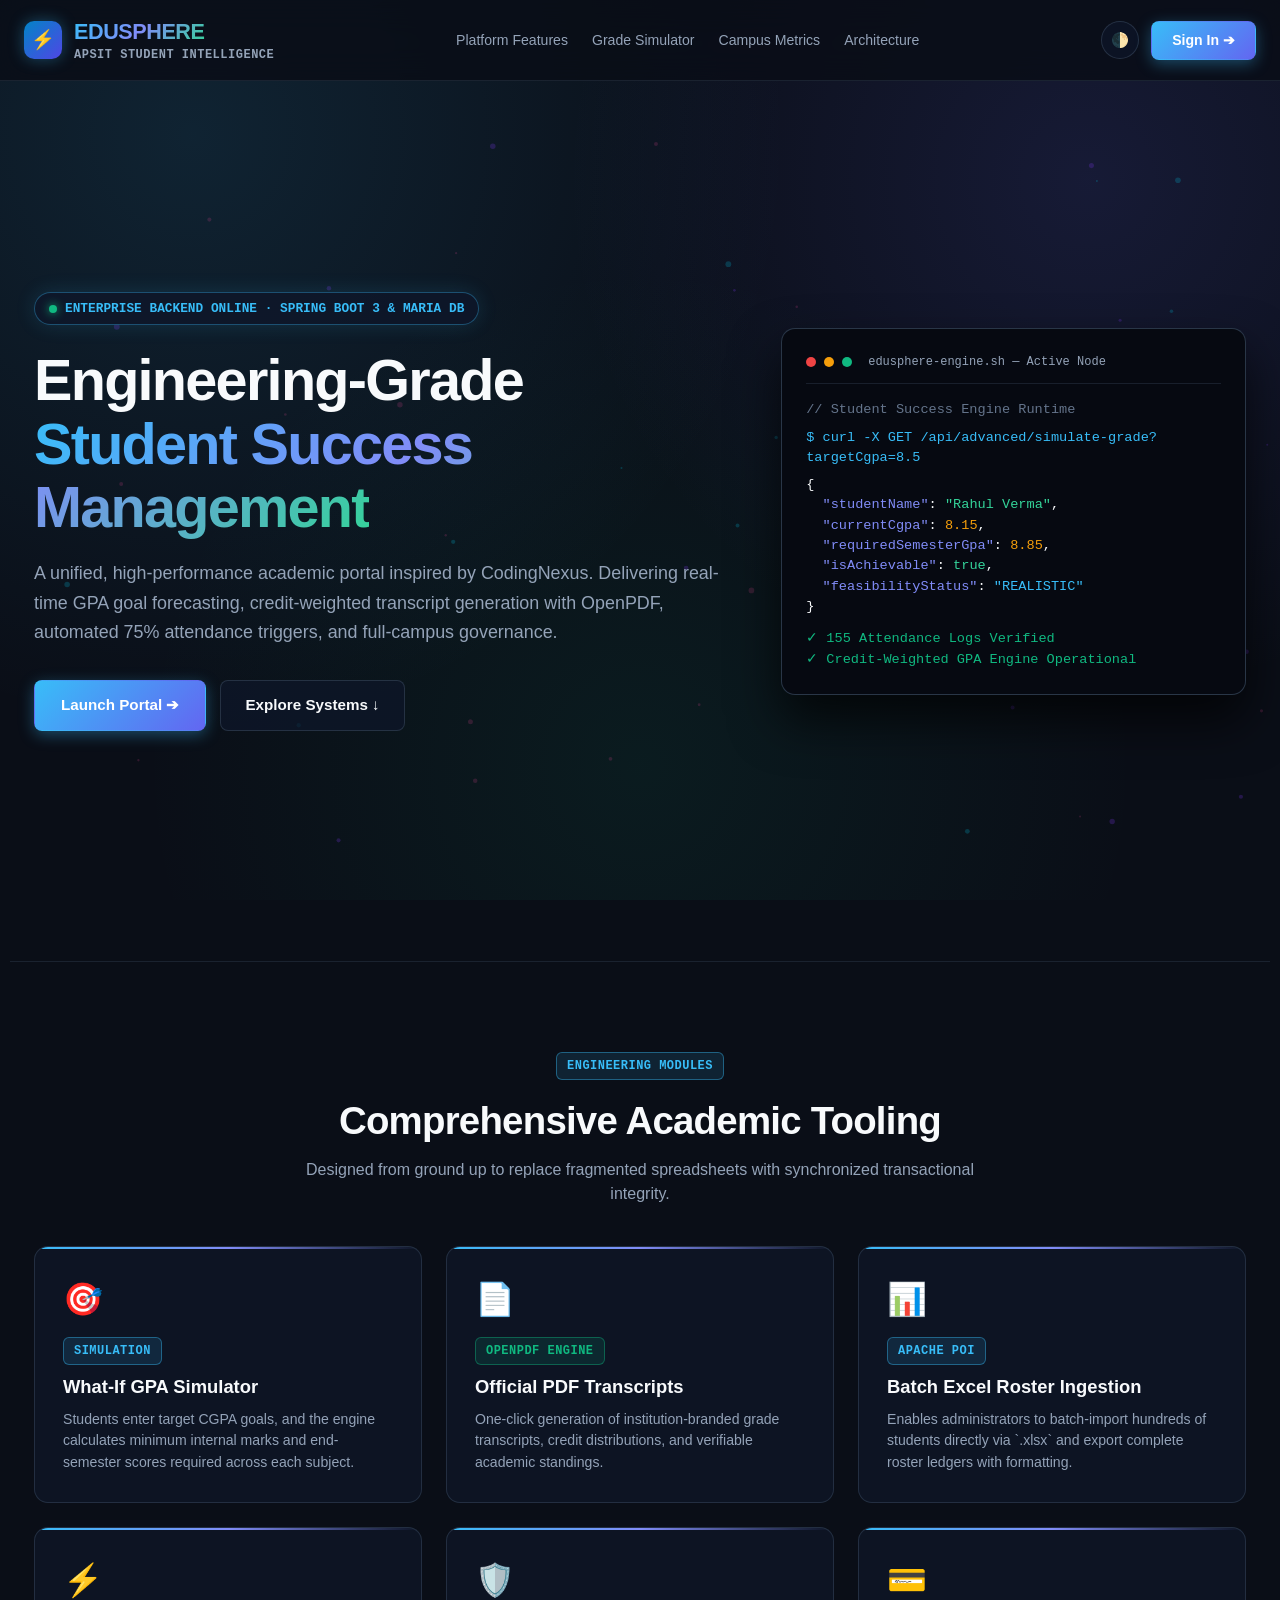
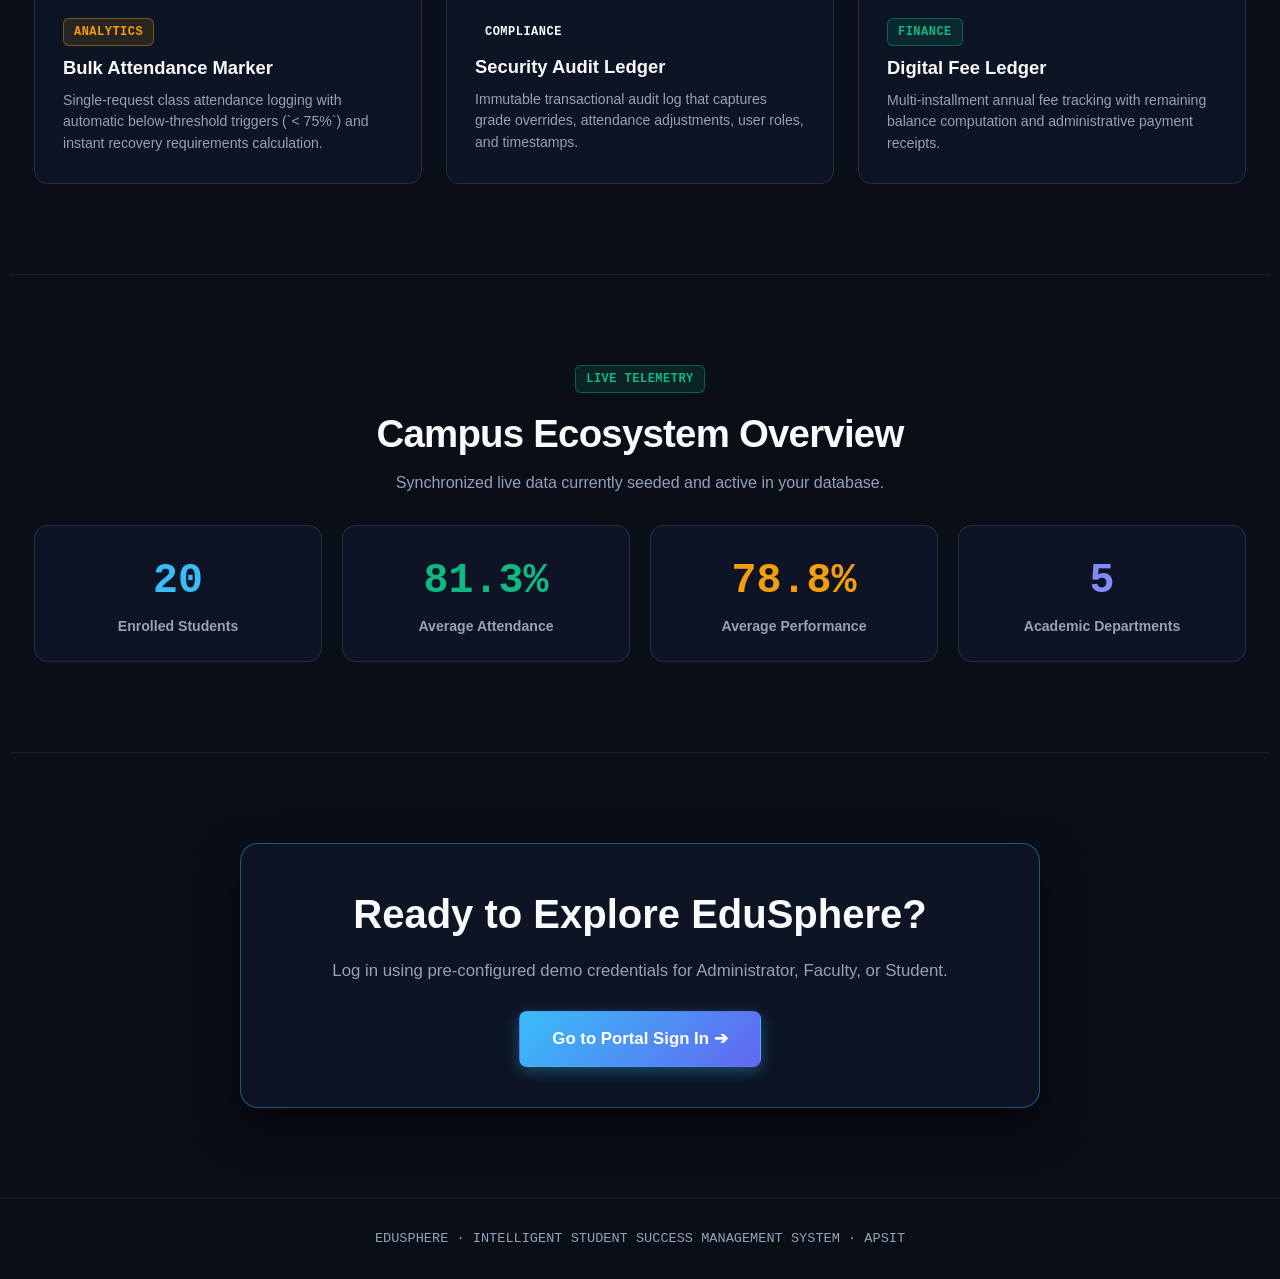
==== commit b3dafd23: "✨ UI: Separate dedicated login.html page and build multi-section scroll landing page - Created login" ====
--- a/backend/src/main/resources/static/index.html
+++ b/backend/src/main/resources/static/index.html
@@ -6,25 +6,54 @@
   <title>EduSphere — Intelligent Student Success & Engineering Portal</title>
   <link rel="stylesheet" href="css/styles.css">
   <style>
-    /* Coding Nexus Tech Hero Styling */
-    .nexus-hero {
+    /* Coding Nexus Full-Page Scroll Sections */
+    html {
+      scroll-behavior: smooth;
+    }
+    .nexus-nav {
+      position: sticky;
+      top: 0;
+      z-index: 50;
+      background: rgba(10, 14, 23, 0.85);
+      backdrop-filter: blur(16px);
+      -webkit-backdrop-filter: blur(16px);
+      border-bottom: 1px solid rgba(51, 65, 85, 0.4);
+      padding: 16px 24px;
+    }
+    .nav-container {
       max-width: 1260px;
       margin: 0 auto;
-      padding: 50px 24px;
-      display: grid;
-      grid-template-columns: 1.15fr 0.85fr;
-      gap: 40px;
-      align-items: center;
-      min-height: calc(100vh - 84px);
-    }
-    .nexus-nav {
+      display: flex;
+      justify-content: space-between;
+      align-items: center;
+    }
+    .nav-links {
+      display: flex;
+      gap: 24px;
+      align-items: center;
+    }
+    .nav-links a {
+      color: var(--text-muted);
+      text-decoration: none;
+      font-size: 0.88rem;
+      font-weight: 500;
+      transition: color 0.2s ease;
+    }
+    .nav-links a:hover {
+      color: #38bdf8;
+    }
+    .section-wrap {
       max-width: 1260px;
       margin: 0 auto;
-      padding: 18px 24px;
-      display: flex;
-      justify-content: space-between;
-      align-items: center;
-      border-bottom: 1px solid rgba(51, 65, 85, 0.4);
+      padding: 90px 24px;
+      position: relative;
+    }
+    .hero-banner {
+      display: grid;
+      grid-template-columns: 1.2fr 0.8fr;
+      gap: 50px;
+      align-items: center;
+      min-height: calc(100vh - 120px);
     }
     .tech-pill {
       display: inline-flex;
@@ -32,13 +61,13 @@
       gap: 8px;
       padding: 6px 14px;
       border-radius: 9999px;
-      background: rgba(15, 23, 42, 0.8);
+      background: rgba(15, 23, 42, 0.85);
       border: 1px solid rgba(56, 189, 248, 0.35);
       color: #38bdf8;
-      font-size: 0.82rem;
+      font-size: 0.8rem;
       font-weight: 600;
       font-family: var(--font-mono);
-      margin-bottom: 20px;
+      margin-bottom: 24px;
       box-shadow: 0 0 20px rgba(56, 189, 248, 0.15);
     }
     .pulse-dot {
@@ -53,50 +82,81 @@
       0%, 100% { opacity: 1; transform: scale(1); }
       50% { opacity: 0.4; transform: scale(0.85); }
     }
-    .tech-feature-card {
-      background: rgba(15, 23, 42, 0.65);
+    .feature-grid {
+      display: grid;
+      grid-template-columns: repeat(3, 1fr);
+      gap: 24px;
+      margin-top: 40px;
+    }
+    .feature-card {
+      background: rgba(15, 23, 42, 0.7);
       border: 1px solid rgba(51, 65, 85, 0.6);
-      border-radius: 12px;
-      padding: 16px 18px;
-      transition: all 0.2s ease;
+      border-radius: 14px;
+      padding: 28px;
+      transition: all 0.25s ease;
       position: relative;
       overflow: hidden;
     }
-    .tech-feature-card:hover {
+    .feature-card:hover {
       border-color: rgba(56, 189, 248, 0.5);
-      transform: translateY(-2px);
-      box-shadow: 0 8px 25px rgba(0, 0, 0, 0.4);
-    }
-    .tech-feature-card::before {
+      transform: translateY(-4px);
+      box-shadow: 0 15px 35px rgba(0, 0, 0, 0.5);
+    }
+    .feature-card::before {
       content: '';
       position: absolute;
       top: 0;
       left: 0;
-      width: 3px;
-      height: 100%;
-      background: linear-gradient(180deg, #38bdf8, #818cf8);
-    }
-    .demo-chip {
-      background: rgba(30, 41, 59, 0.8);
-      border: 1px solid rgba(71, 85, 105, 0.6);
-      color: var(--text);
-      padding: 6px 12px;
-      border-radius: 6px;
-      font-size: 0.78rem;
-      cursor: pointer;
-      transition: all 0.2s ease;
+      width: 100%;
+      height: 2px;
+      background: linear-gradient(90deg, #38bdf8, #818cf8, transparent);
+    }
+    .metric-box {
+      background: rgba(15, 23, 42, 0.8);
+      border: 1px solid rgba(51, 65, 85, 0.6);
+      border-radius: 14px;
+      padding: 24px;
+      text-align: center;
+    }
+    .metric-val {
+      font-size: 2.6rem;
+      font-weight: 800;
+      color: #38bdf8;
       font-family: var(--font-mono);
-    }
-    .demo-chip:hover {
-      border-color: #38bdf8;
-      color: #38bdf8;
-      background: rgba(56, 189, 248, 0.08);
+      margin-bottom: 4px;
+    }
+    .code-terminal {
+      background: #060911;
+      border: 1px solid rgba(51, 65, 85, 0.8);
+      border-radius: 14px;
+      padding: 24px;
+      font-family: var(--font-mono);
+      font-size: 0.85rem;
+      box-shadow: 0 25px 50px rgba(0, 0, 0, 0.7);
+    }
+    .terminal-header {
+      display: flex;
+      align-items: center;
+      gap: 8px;
+      margin-bottom: 16px;
+      padding-bottom: 12px;
+      border-bottom: 1px solid rgba(51, 65, 85, 0.4);
+    }
+    .terminal-dot {
+      width: 10px;
+      height: 10px;
+      border-radius: 50%;
     }
     @media (max-width: 960px) {
-      .nexus-hero {
+      .hero-banner {
         grid-template-columns: 1fr;
-        padding: 30px 18px;
-        gap: 30px;
+        padding-top: 30px;
+      }
+      .feature-grid {
+        grid-template-columns: 1fr;
+      }
+      .nav-links {
+        display: none;
       }
     }
   </style>
@@ -104,128 +164,198 @@
 <body>
   <canvas id="bg-canvas"></canvas>
 
-  <nav class="nexus-nav">
-    <div class="brand-title" style="display:flex; align-items:center; gap:12px;">
-      <div style="width:38px; height:38px; border-radius:10px; background:linear-gradient(135deg, #0284c7, #4f46e5); display:flex; align-items:center; justify-content:center; font-size:1.2rem; box-shadow:0 0 15px rgba(56, 189, 248, 0.35);">
-        ⚡
-      </div>
+  <!-- Sticky Navbar -->
+  <header class="nexus-nav">
+    <div class="nav-container">
+      <div class="brand-title" style="display:flex; align-items:center; gap:12px;">
+        <div style="width:38px; height:38px; border-radius:10px; background:linear-gradient(135deg, #0284c7, #4f46e5); display:flex; align-items:center; justify-content:center; font-size:1.2rem; box-shadow:0 0 15px rgba(56, 189, 248, 0.35);">
+          ⚡
+        </div>
+        <div>
+          <span class="gradient-text" style="font-size:1.35rem; font-weight:800; letter-spacing:-0.02em;">EDUSPHERE</span>
+          <span style="font-size:0.75rem; color:var(--text-muted); display:block; font-family:var(--font-mono); margin-top:-2px;">APSIT STUDENT INTELLIGENCE</span>
+        </div>
+      </div>
+
+      <nav class="nav-links">
+        <a href="#features">Platform Features</a>
+        <a href="#simulator">Grade Simulator</a>
+        <a href="#metrics">Campus Metrics</a>
+        <a href="#architecture">Architecture</a>
+      </nav>
+
+      <div style="display:flex; align-items:center; gap:12px;">
+        <button id="theme-toggle-btn" class="btn btn-secondary btn-icon" onclick="toggleTheme()" title="Toggle Theme" style="padding:8px 12px;">🌓</button>
+        <a href="/login.html" class="btn btn-primary" style="padding:8px 20px; font-size:0.88rem;">Sign In ➔</a>
+      </div>
+    </div>
+  </header>
+
+  <!-- SECTION 1: HERO SECTION -->
+  <section class="section-wrap" style="padding-top:40px; padding-bottom:60px;">
+    <div class="hero-banner">
       <div>
-        <span class="gradient-text" style="font-size:1.35rem; font-weight:800; letter-spacing:-0.02em;">EDUSPHERE</span>
-        <span style="font-size:0.75rem; color:var(--text-muted); display:block; font-family:var(--font-mono); margin-top:-2px;">APSIT STUDENT INTELLIGENCE</span>
-      </div>
-    </div>
-    <div style="display:flex; align-items:center; gap:14px;">
-      <button id="theme-toggle-btn" class="btn btn-secondary btn-icon" onclick="toggleTheme()" title="Toggle Theme" style="padding:8px 12px;">🌓</button>
-      <a href="#login-card" class="btn btn-primary" style="padding:8px 18px; font-size:0.85rem;">Portal Login ➔</a>
-    </div>
-  </nav>
-
-  <main class="nexus-hero">
-    <div>
-      <div class="tech-pill">
-        <span class="pulse-dot"></span>
-        <span>ACADEMIC ENGINE ONLINE · SPRING BOOT 3 & MARIA DB</span>
-      </div>
-
-      <h1 style="font-size:3.4rem; line-height:1.12; margin-bottom:18px; font-weight:800; letter-spacing:-0.03em;">
-        Next-Generation<br>
-        <span class="gradient-text">Student Success Platform</span>
-      </h1>
-
-      <p style="font-size:1.08rem; color:var(--text-muted); margin-bottom:28px; line-height:1.65; max-width:620px;">
-        Designed with high-concurrency architecture inspired by CodingNexus. Real-time GPA What-If simulators, OpenPDF verifiable grade transcripts, Apache POI batch roster ingestion, and attendance warning engines.
+        <div class="tech-pill">
+          <span class="pulse-dot"></span>
+          <span>ENTERPRISE BACKEND ONLINE · SPRING BOOT 3 & MARIA DB</span>
+        </div>
+
+        <h1 style="font-size:3.6rem; line-height:1.1; margin-bottom:20px; font-weight:800; letter-spacing:-0.03em;">
+          Engineering-Grade<br>
+          <span class="gradient-text">Student Success Management</span>
+        </h1>
+
+        <p style="font-size:1.12rem; color:var(--text-muted); margin-bottom:32px; line-height:1.65;">
+          A unified, high-performance academic portal inspired by CodingNexus. Delivering real-time GPA goal forecasting, credit-weighted transcript generation with OpenPDF, automated 75% attendance triggers, and full-campus governance.
+        </p>
+
+        <div style="display:flex; gap:14px; flex-wrap:wrap;">
+          <a href="/login.html" class="btn btn-primary" style="padding:13px 26px; font-size:0.95rem;">
+            Launch Portal ➔
+          </a>
+          <a href="#features" class="btn btn-secondary" style="padding:13px 24px; font-size:0.95rem;">
+            Explore Systems ↓
+          </a>
+        </div>
+      </div>
+
+      <!-- Live Code/Terminal Preview -->
+      <div class="code-terminal">
+        <div class="terminal-header">
+          <div class="terminal-dot" style="background:#ef4444;"></div>
+          <div class="terminal-dot" style="background:#f59e0b;"></div>
+          <div class="terminal-dot" style="background:#10b981;"></div>
+          <span style="font-size:0.75rem; color:var(--text-muted); margin-left:8px;">edusphere-engine.sh — Active Node</span>
+        </div>
+        <div style="color:#64748b; margin-bottom:8px;">// Student Success Engine Runtime</div>
+        <div style="color:#38bdf8; margin-bottom:6px;">$ curl -X GET /api/advanced/simulate-grade?targetCgpa=8.5</div>
+        <div style="color:#f8fafc; margin-bottom:12px;">{<br>
+        &nbsp;&nbsp;<span style="color:#818cf8;">"studentName"</span>: <span style="color:#34d399;">"Rahul Verma"</span>,<br>
+        &nbsp;&nbsp;<span style="color:#818cf8;">"currentCgpa"</span>: <span style="color:#f59e0b;">8.15</span>,<br>
+        &nbsp;&nbsp;<span style="color:#818cf8;">"requiredSemesterGpa"</span>: <span style="color:#f59e0b;">8.85</span>,<br>
+        &nbsp;&nbsp;<span style="color:#818cf8;">"isAchievable"</span>: <span style="color:#34d399;">true</span>,<br>
+        &nbsp;&nbsp;<span style="color:#818cf8;">"feasibilityStatus"</span>: <span style="color:#38bdf8;">"REALISTIC"</span><br>
+        }</div>
+        <div style="color:#10b981;">✓ 155 Attendance Logs Verified</div>
+        <div style="color:#10b981;">✓ Credit-Weighted GPA Engine Operational</div>
+      </div>
+    </div>
+  </section>
+
+  <!-- SECTION 2: PLATFORM CORE FEATURES -->
+  <section id="features" class="section-wrap" style="border-top:1px solid rgba(51, 65, 85, 0.4);">
+    <div style="text-align:center; max-width:700px; margin:0 auto 20px;">
+      <span class="badge badge-info" style="margin-bottom:12px;">ENGINEERING MODULES</span>
+      <h2 style="font-size:2.4rem; font-weight:800; letter-spacing:-0.02em;">Comprehensive Academic Tooling</h2>
+      <p style="color:var(--text-muted); font-size:1rem; margin-top:8px;">
+        Designed from ground up to replace fragmented spreadsheets with synchronized transactional integrity.
       </p>
-
-      <!-- Tech Feature Cards Grid -->
-      <div style="display:grid; grid-template-columns:repeat(2, 1fr); gap:14px; margin-bottom:24px;">
-        <div class="tech-feature-card">
-          <div style="display:flex; align-items:center; justify-content:space-between; margin-bottom:6px;">
-            <span style="font-family:var(--font-mono); font-size:0.75rem; color:#38bdf8;">SIMULATOR.CORE</span>
-            <span style="font-size:1.1rem;">🎯</span>
-          </div>
-          <h4 style="font-size:0.95rem; margin-bottom:3px;">What-If GPA Planner</h4>
-          <p style="font-size:0.8rem; color:var(--text-muted);">Computes minimum end-sem exam scores needed to reach target CGPAs.</p>
-        </div>
-
-        <div class="tech-feature-card">
-          <div style="display:flex; align-items:center; justify-content:space-between; margin-bottom:6px;">
-            <span style="font-family:var(--font-mono); font-size:0.75rem; color:#10b981;">TRANSCRIPTS.PDF</span>
-            <span style="font-size:1.1rem;">📄</span>
-          </div>
-          <h4 style="font-size:0.95rem; margin-bottom:3px;">Official PDF Transcripts</h4>
-          <p style="font-size:0.8rem; color:var(--text-muted);">Dynamic generation of formal grade cards via OpenPDF library.</p>
-        </div>
-
-        <div class="tech-feature-card">
-          <div style="display:flex; align-items:center; justify-content:space-between; margin-bottom:6px;">
-            <span style="font-family:var(--font-mono); font-size:0.75rem; color:#818cf8;">INGESTION.XLSX</span>
-            <span style="font-size:1.1rem;">📊</span>
-          </div>
-          <h4 style="font-size:0.95rem; margin-bottom:3px;">Batch Excel Processing</h4>
-          <p style="font-size:0.8rem; color:var(--text-muted);">Multi-student roster import and export with Apache POI.</p>
-        </div>
-
-        <div class="tech-feature-card">
-          <div style="display:flex; align-items:center; justify-content:space-between; margin-bottom:6px;">
-            <span style="font-family:var(--font-mono); font-size:0.75rem; color:#f59e0b;">AUDIT.SECURITY</span>
-            <span style="font-size:1.1rem;">🛡️</span>
-          </div>
-          <h4 style="font-size:0.95rem; margin-bottom:3px;">Institutional Audit Trail</h4>
-          <p style="font-size:0.8rem; color:var(--text-muted);">Immutable security ledger recording marks modifications and imports.</p>
-        </div>
-      </div>
-    </div>
-
-    <!-- Login Card with Coding Nexus Tech Border -->
-    <div id="login-card" class="glass" style="padding:34px; border:1px solid rgba(56, 189, 248, 0.4); box-shadow:0 20px 45px rgba(0,0,0,0.7); position:relative;">
-      <div style="display:flex; justify-content:space-between; align-items:center; margin-bottom:14px;">
-        <span class="badge badge-info">AUTHENTICATION GATEWAY</span>
-        <span style="font-family:var(--font-mono); font-size:0.75rem; color:var(--text-muted);">v2.4.0</span>
-      </div>
-
-      <h2 style="font-size:1.55rem; margin-bottom:4px; font-weight:700;">Sign In to EduSphere</h2>
-      <p style="font-size:0.85rem; color:var(--text-muted); margin-bottom:20px;">Select your role to access your institutional dashboard</p>
-
-      <div id="login-error-msg" style="color:var(--danger); font-size:0.85rem; margin-bottom:14px; display:none; padding:10px; border:1px solid rgba(239,68,68,0.3); border-radius:6px; background:rgba(239,68,68,0.08);"></div>
-
-      <form id="login-form" onsubmit="handleLogin(event)">
-        <div class="form-group" style="margin-bottom:14px;">
-          <label class="form-label" style="font-size:0.82rem; font-weight:600;">System Access Role</label>
-          <select id="login-role" class="form-select">
-            <option value="ADMIN">Institutional Administrator</option>
-            <option value="TEACHER">Faculty / Department Teacher</option>
-            <option value="STUDENT">Enrolled Student</option>
-          </select>
-        </div>
-
-        <div class="form-group" style="margin-bottom:14px;">
-          <label class="form-label" style="font-size:0.82rem; font-weight:600;">Institutional Email</label>
-          <input type="email" id="login-email" class="form-control" placeholder="name@student360.com" required value="admin@student360.com" style="font-family:var(--font-mono); font-size:0.88rem;">
-        </div>
-
-        <div class="form-group" style="margin-bottom:16px;">
-          <label class="form-label" style="font-size:0.82rem; font-weight:600;">Master Security Key / Password</label>
-          <div style="position:relative;">
-            <input type="password" id="login-password" class="form-control" placeholder="••••••••" required value="admin123" style="font-family:var(--font-mono); font-size:0.88rem;">
-            <button type="button" onclick="togglePasswordVisibility()" style="position:absolute; right:12px; top:50%; transform:translateY(-50%); background:none; border:none; color:var(--text-muted); cursor:pointer;">👁</button>
-          </div>
-        </div>
-
-        <button type="submit" id="login-btn" class="btn btn-primary" style="width:100%; padding:12px; font-size:0.95rem;">
-          Authenticate & Enter Portal ➔
-        </button>
-      </form>
-
-      <div style="margin-top:20px; padding-top:16px; border-top:1px solid rgba(51, 65, 85, 0.5);">
-        <div style="font-size:0.75rem; text-transform:uppercase; color:var(--text-muted); font-weight:700; font-family:var(--font-mono); margin-bottom:8px;">Quick Role Auto-Fill:</div>
-        <div style="display:flex; gap:6px; flex-wrap:wrap;">
-          <button type="button" class="demo-chip" onclick="fillDemo('admin@student360.com','admin123','ADMIN')">⚡ Admin</button>
-          <button type="button" class="demo-chip" onclick="fillDemo('teacher@student360.com','teacher123','TEACHER')">👩‍🏫 Faculty</button>
-          <button type="button" class="demo-chip" onclick="fillDemo('student@student360.com','student123','STUDENT')">🎓 Student</button>
-        </div>
-      </div>
-    </div>
-  </main>
+    </div>
+
+    <div class="feature-grid">
+      <div class="feature-card">
+        <div style="font-size:2rem; margin-bottom:14px;">🎯</div>
+        <span class="badge badge-info" style="margin-bottom:8px;">SIMULATION</span>
+        <h3 style="font-size:1.15rem; margin-bottom:8px;">What-If GPA Simulator</h3>
+        <p style="color:var(--text-muted); font-size:0.88rem; line-height:1.55;">
+          Students enter target CGPA goals, and the engine calculates minimum internal marks and end-semester scores required across each subject.
+        </p>
+      </div>
+
+      <div class="feature-card">
+        <div style="font-size:2rem; margin-bottom:14px;">📄</div>
+        <span class="badge badge-active" style="margin-bottom:8px;">OPENPDF ENGINE</span>
+        <h3 style="font-size:1.15rem; margin-bottom:8px;">Official PDF Transcripts</h3>
+        <p style="color:var(--text-muted); font-size:0.88rem; line-height:1.55;">
+          One-click generation of institution-branded grade transcripts, credit distributions, and verifiable academic standings.
+        </p>
+      </div>
+
+      <div class="feature-card">
+        <div style="font-size:2rem; margin-bottom:14px;">📊</div>
+        <span class="badge badge-info" style="margin-bottom:8px;">APACHE POI</span>
+        <h3 style="font-size:1.15rem; margin-bottom:8px;">Batch Excel Roster Ingestion</h3>
+        <p style="color:var(--text-muted); font-size:0.88rem; line-height:1.55;">
+          Enables administrators to batch-import hundreds of students directly via `.xlsx` and export complete roster ledgers with formatting.
+        </p>
+      </div>
+
+      <div class="feature-card">
+        <div style="font-size:2rem; margin-bottom:14px;">⚡</div>
+        <span class="badge badge-warning" style="margin-bottom:8px;">ANALYTICS</span>
+        <h3 style="font-size:1.15rem; margin-bottom:8px;">Bulk Attendance Marker</h3>
+        <p style="color:var(--text-muted); font-size:0.88rem; line-height:1.55;">
+          Single-request class attendance logging with automatic below-threshold triggers (`< 75%`) and instant recovery requirements calculation.
+        </p>
+      </div>
+
+      <div class="feature-card">
+        <div style="font-size:2rem; margin-bottom:14px;">🛡️</div>
+        <span class="badge badge-danger" style="margin-bottom:8px;">COMPLIANCE</span>
+        <h3 style="font-size:1.15rem; margin-bottom:8px;">Security Audit Ledger</h3>
+        <p style="color:var(--text-muted); font-size:0.88rem; line-height:1.55;">
+          Immutable transactional audit log that captures grade overrides, attendance adjustments, user roles, and timestamps.
+        </p>
+      </div>
+
+      <div class="feature-card">
+        <div style="font-size:2rem; margin-bottom:14px;">💳</div>
+        <span class="badge badge-active" style="margin-bottom:8px;">FINANCE</span>
+        <h3 style="font-size:1.15rem; margin-bottom:8px;">Digital Fee Ledger</h3>
+        <p style="color:var(--text-muted); font-size:0.88rem; line-height:1.55;">
+          Multi-installment annual fee tracking with remaining balance computation and administrative payment receipts.
+        </p>
+      </div>
+    </div>
+  </section>
+
+  <!-- SECTION 3: CAMPUS METRICS -->
+  <section id="metrics" class="section-wrap" style="border-top:1px solid rgba(51, 65, 85, 0.4);">
+    <div style="text-align:center; max-width:700px; margin:0 auto 30px;">
+      <span class="badge badge-active" style="margin-bottom:12px;">LIVE TELEMETRY</span>
+      <h2 style="font-size:2.4rem; font-weight:800; letter-spacing:-0.02em;">Campus Ecosystem Overview</h2>
+      <p style="color:var(--text-muted); font-size:1rem; margin-top:8px;">
+        Synchronized live data currently seeded and active in your database.
+      </p>
+    </div>
+
+    <div style="display:grid; grid-template-columns:repeat(4, 1fr); gap:20px;">
+      <div class="metric-box">
+        <div class="metric-val" id="metric-students">20</div>
+        <div style="color:var(--text-muted); font-size:0.88rem; font-weight:600;">Enrolled Students</div>
+      </div>
+      <div class="metric-box">
+        <div class="metric-val" id="metric-attendance" style="color:#10b981;">81.3%</div>
+        <div style="color:var(--text-muted); font-size:0.88rem; font-weight:600;">Average Attendance</div>
+      </div>
+      <div class="metric-box">
+        <div class="metric-val" id="metric-marks" style="color:#f59e0b;">78.8%</div>
+        <div style="color:var(--text-muted); font-size:0.88rem; font-weight:600;">Average Performance</div>
+      </div>
+      <div class="metric-box">
+        <div class="metric-val" id="metric-faculty" style="color:#818cf8;">5</div>
+        <div style="color:var(--text-muted); font-size:0.88rem; font-weight:600;">Academic Departments</div>
+      </div>
+    </div>
+  </section>
+
+  <!-- SECTION 4: CALL TO ACTION -->
+  <section class="section-wrap" style="border-top:1px solid rgba(51, 65, 85, 0.4); text-align:center;">
+    <div style="max-width:800px; margin:0 auto; padding:40px; background:rgba(15, 23, 42, 0.75); border:1px solid rgba(56, 189, 248, 0.4); border-radius:18px; box-shadow:0 20px 40px rgba(0,0,0,0.6);">
+      <h2 style="font-size:2.5rem; font-weight:800; margin-bottom:14px;">Ready to Explore EduSphere?</h2>
+      <p style="color:var(--text-muted); font-size:1.05rem; margin-bottom:28px;">
+        Log in using pre-configured demo credentials for Administrator, Faculty, or Student.
+      </p>
+      <a href="/login.html" class="btn btn-primary" style="padding:14px 32px; font-size:1.05rem;">
+        Go to Portal Sign In ➔
+      </a>
+    </div>
+  </section>
+
+  <!-- Footer -->
+  <footer style="border-top:1px solid rgba(51, 65, 85, 0.4); padding:30px 24px; text-align:center; font-size:0.85rem; color:var(--text-muted); font-family:var(--font-mono);">
+    EDUSPHERE · INTELLIGENT STUDENT SUCCESS MANAGEMENT SYSTEM · APSIT
+  </footer>
 
   <script src="js/api.js"></script>
   <script src="js/auth.js"></script>
@@ -241,50 +371,6 @@
     document.documentElement.setAttribute('data-theme', savedTheme);
 
     Dashboard.initParticles();
-
-    Auth.checkSession().then(user => {
-      if (user) {
-        window.location.href = '/app.html';
-      }
-    });
-
-    function fillDemo(email, pass, role) {
-      document.getElementById('login-email').value = email;
-      document.getElementById('login-password').value = pass;
-      document.getElementById('login-role').value = role;
-    }
-
-    function togglePasswordVisibility() {
-      const pass = document.getElementById('login-password');
-      pass.type = pass.type === 'password' ? 'text' : 'password';
-    }
-
-    async function handleLogin(e) {
-      e.preventDefault();
-      const errEl = document.getElementById('login-error-msg');
-      const btn = document.getElementById('login-btn');
-      errEl.style.display = 'none';
-
-      const email = document.getElementById('login-email').value.trim();
-      const password = document.getElementById('login-password').value;
-      const role = document.getElementById('login-role').value;
-
-      btn.disabled = true;
-      btn.textContent = 'Authenticating with EduSphere...';
-
-      try {
-        await Auth.login(email, password, role);
-        API.toast('Authenticated! Launching portal...', 'success');
-        setTimeout(() => {
-          window.location.href = '/app.html';
-        }, 500);
-      } catch (err) {
-        errEl.textContent = err.message || 'Authentication failed';
-        errEl.style.display = 'block';
-        btn.disabled = false;
-        btn.textContent = 'Authenticate & Enter Portal ➔';
-      }
-    }
   </script>
 </body>
 </html>
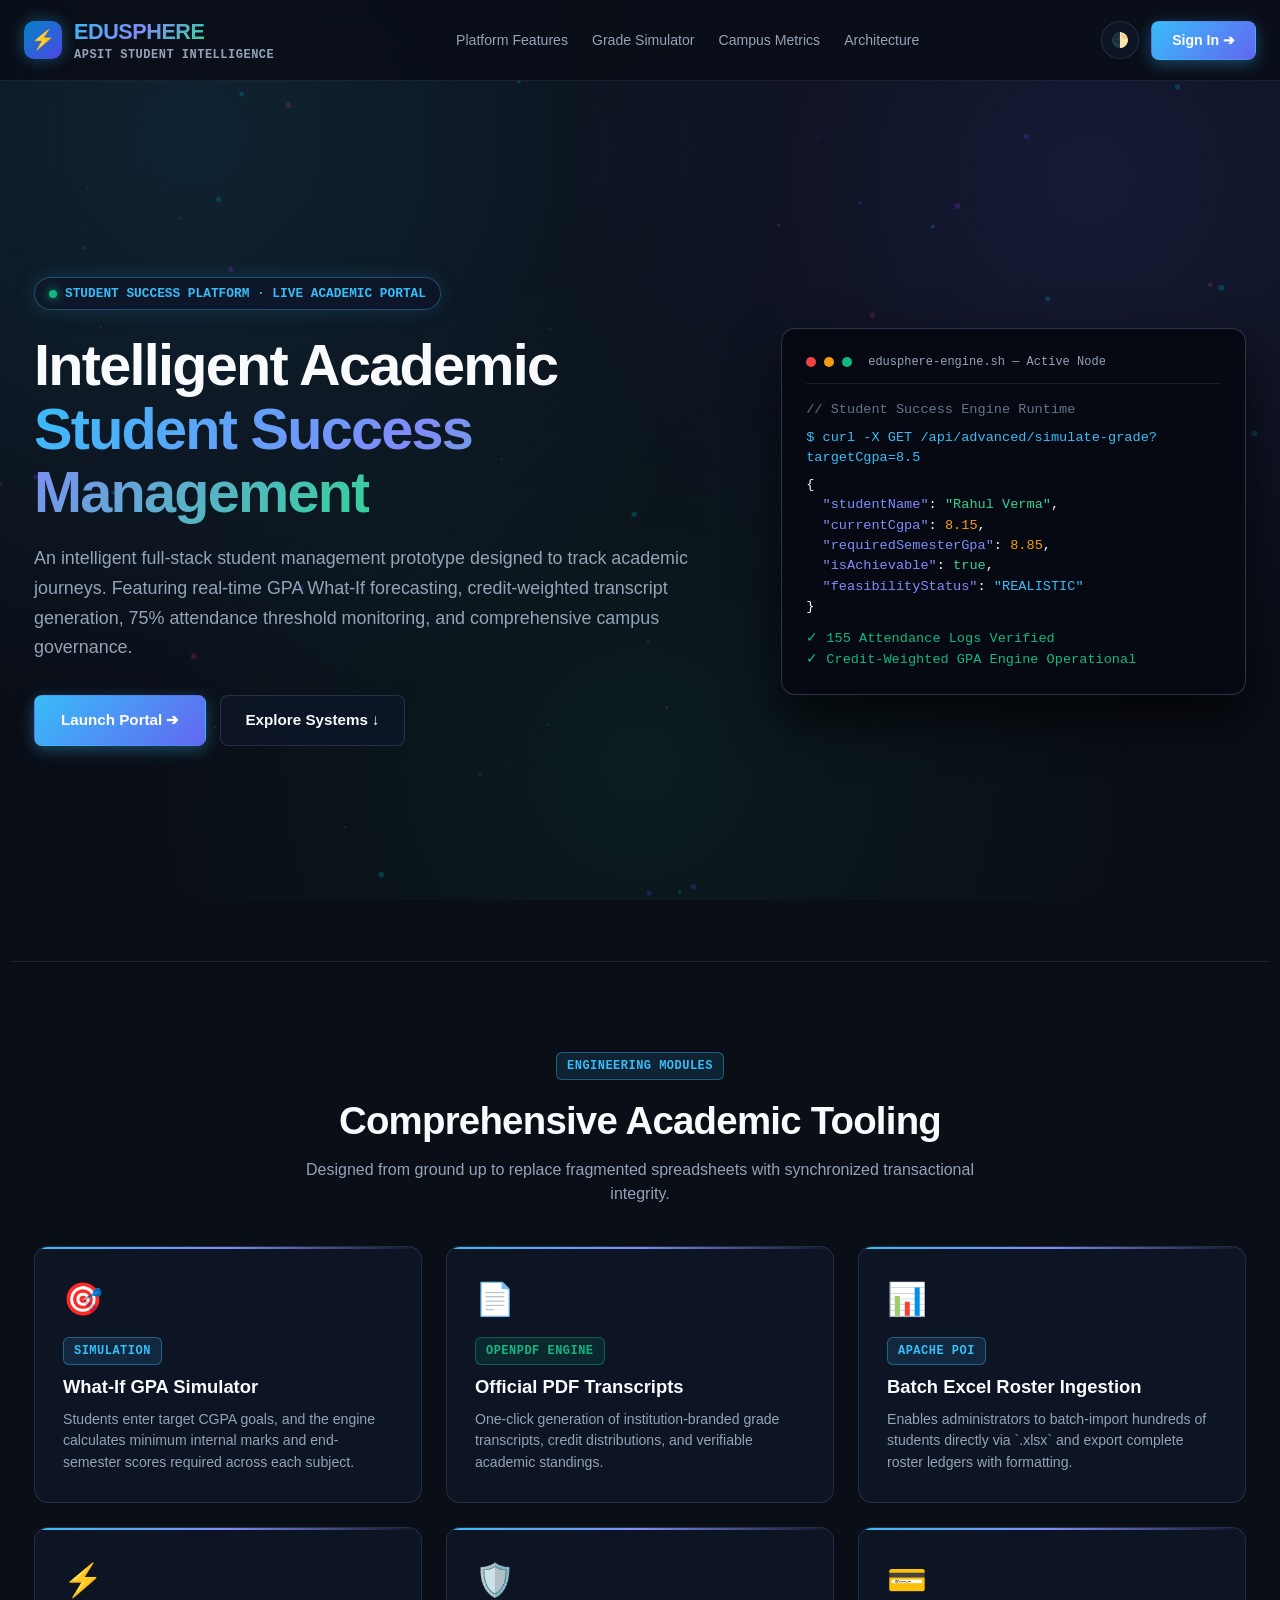
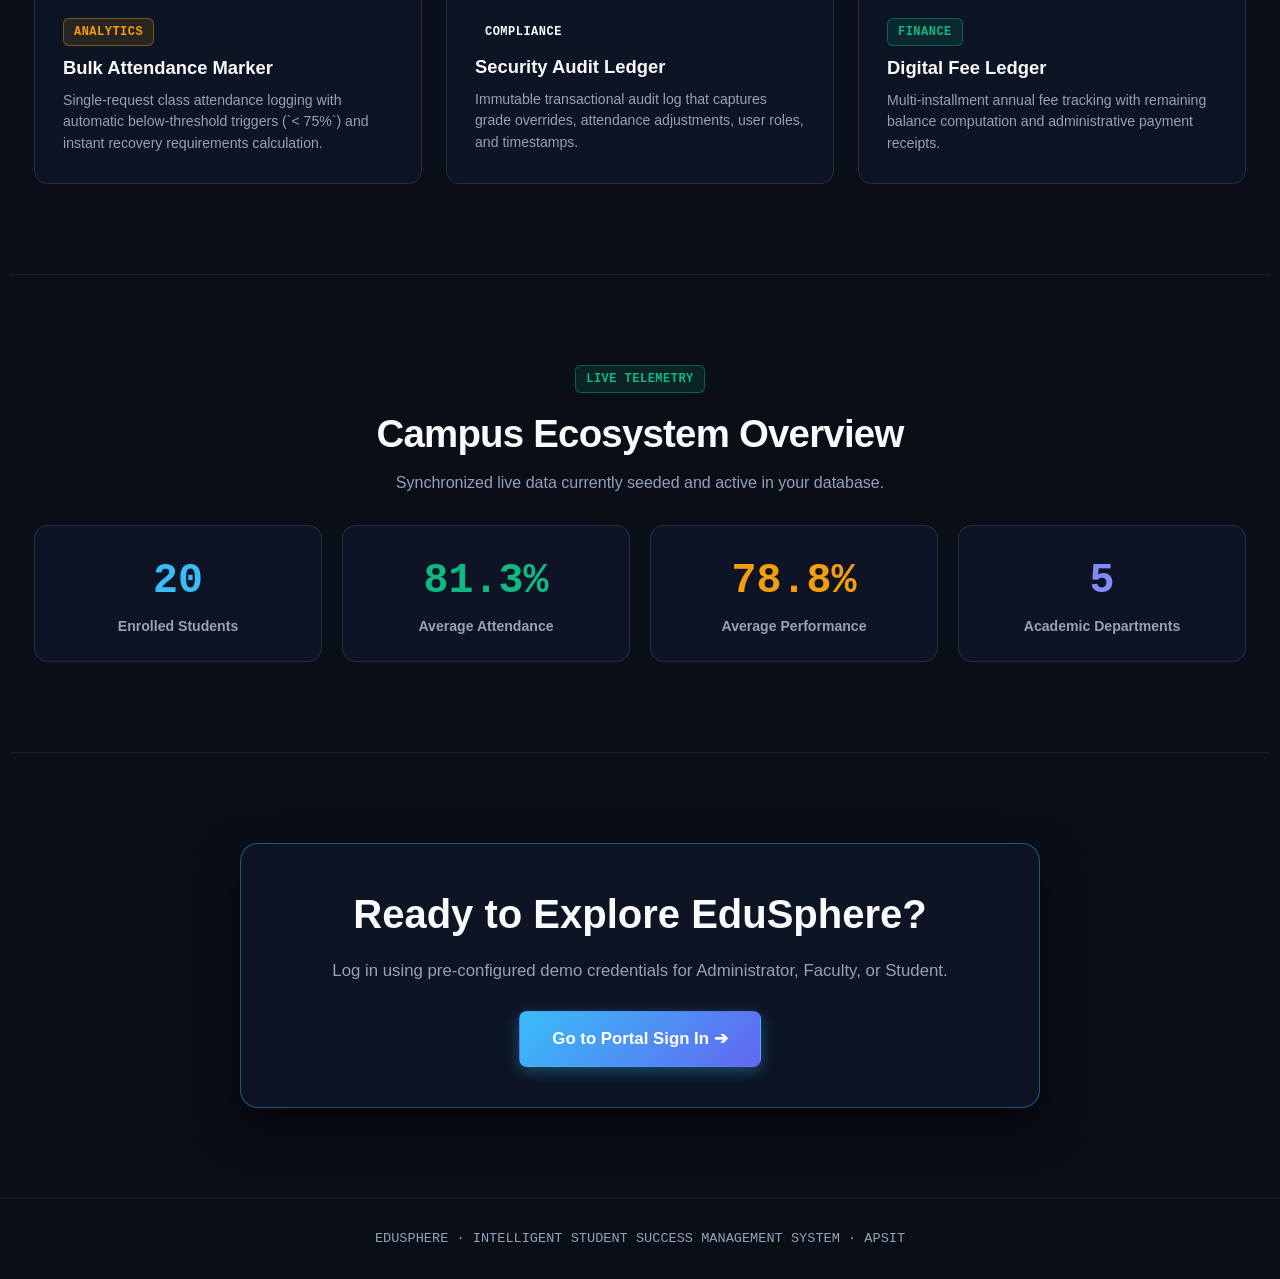
==== commit 43f968d2: "🐛 Fix: Resolve JavaScript syntax error in loadMyProfileView and update hero banner - Fixed missing c" ====
--- a/backend/src/main/resources/static/index.html
+++ b/backend/src/main/resources/static/index.html
@@ -197,16 +197,16 @@
       <div>
         <div class="tech-pill">
           <span class="pulse-dot"></span>
-          <span>ENTERPRISE BACKEND ONLINE · SPRING BOOT 3 & MARIA DB</span>
+          <span>STUDENT SUCCESS PLATFORM · LIVE ACADEMIC PORTAL</span>
         </div>
 
         <h1 style="font-size:3.6rem; line-height:1.1; margin-bottom:20px; font-weight:800; letter-spacing:-0.03em;">
-          Engineering-Grade<br>
+          Intelligent Academic<br>
           <span class="gradient-text">Student Success Management</span>
         </h1>
 
         <p style="font-size:1.12rem; color:var(--text-muted); margin-bottom:32px; line-height:1.65;">
-          A unified, high-performance academic portal inspired by CodingNexus. Delivering real-time GPA goal forecasting, credit-weighted transcript generation with OpenPDF, automated 75% attendance triggers, and full-campus governance.
+          An intelligent full-stack student management prototype designed to track academic journeys. Featuring real-time GPA What-If forecasting, credit-weighted transcript generation, 75% attendance threshold monitoring, and comprehensive campus governance.
         </p>
 
         <div style="display:flex; gap:14px; flex-wrap:wrap;">
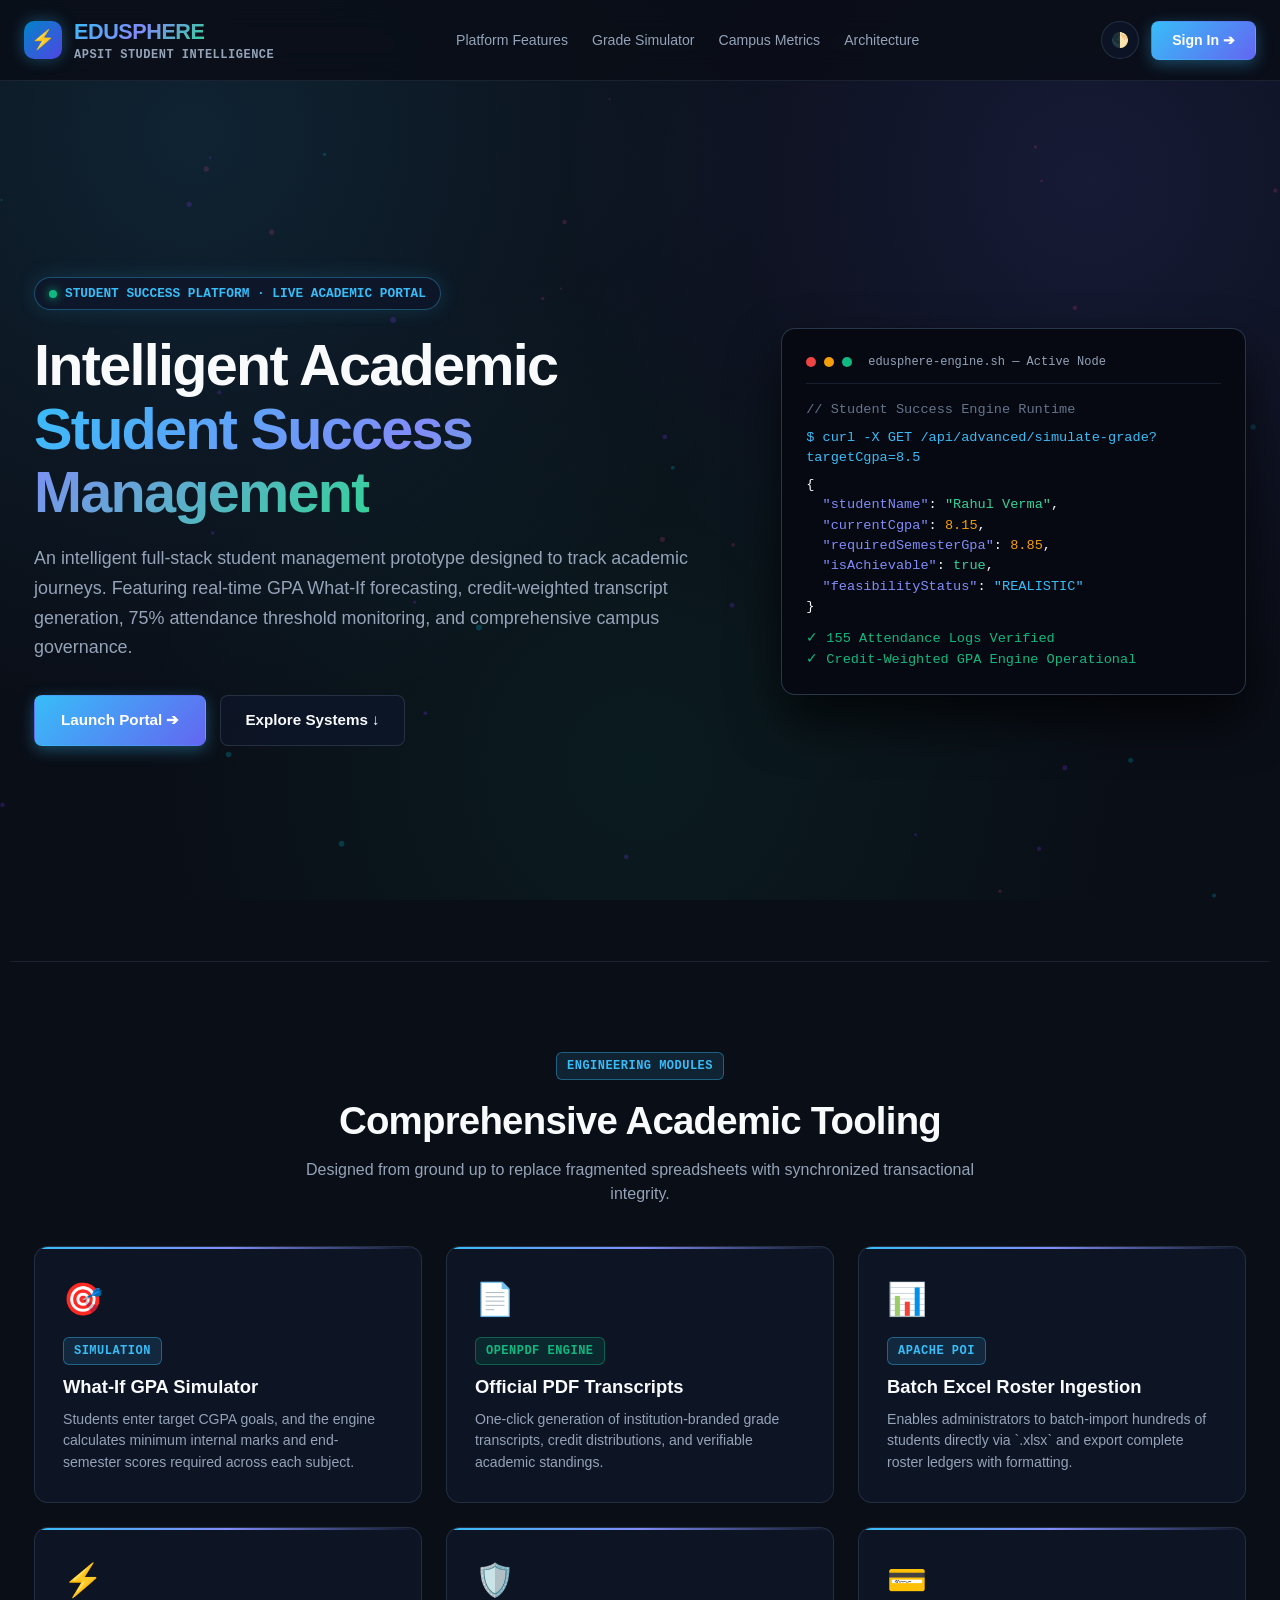
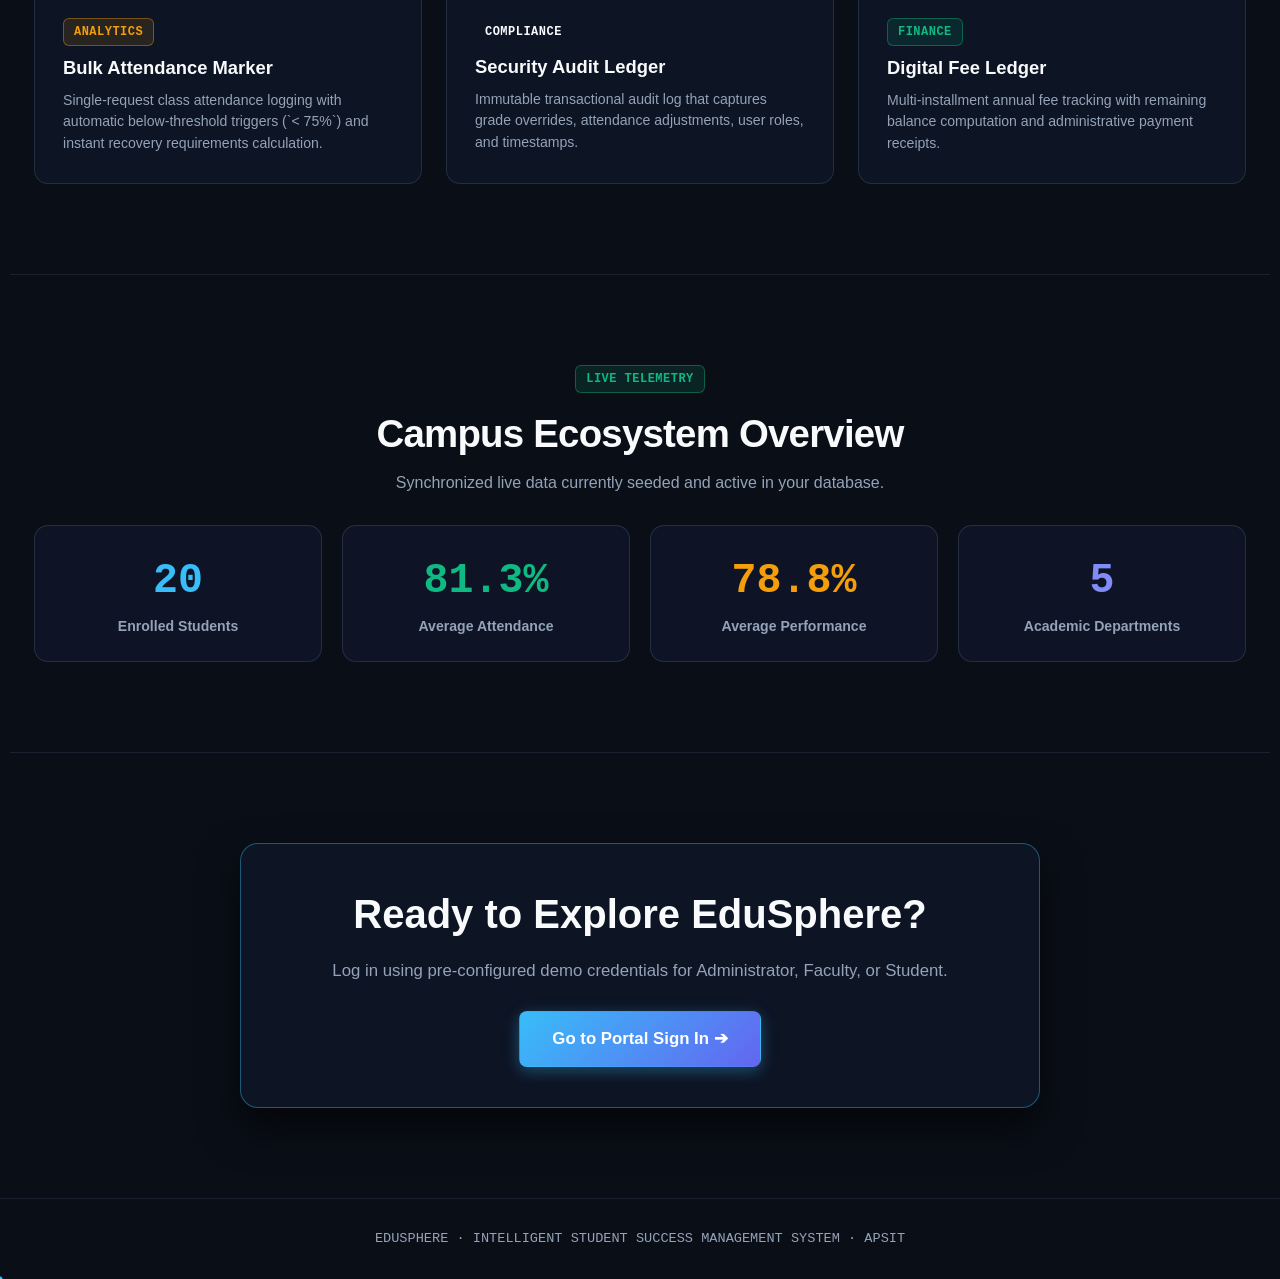
==== commit 60842b13: "Fix blank Grade Simulator & Security Audit views, add CodingNexus style circular cursor, and seed au" ====
--- a/backend/src/main/resources/static/index.html
+++ b/backend/src/main/resources/static/index.html
@@ -360,6 +360,7 @@
   <script src="js/api.js"></script>
   <script src="js/auth.js"></script>
   <script src="js/dashboard.js"></script>
+  <script src="js/cursor.js"></script>
   <script>
     function toggleTheme() {
       const current = document.documentElement.getAttribute('data-theme');
--- a/backend/src/main/resources/static/css/styles.css
+++ b/backend/src/main/resources/static/css/styles.css
@@ -54,7 +54,48 @@
   min-height: 100vh;
   line-height: 1.5;
   overflow-x: hidden;
-}
+  cursor: none;
+}
+
+/* ── Custom Circular Cursor ────────────────────────────────── */
+#custom-cursor {
+  position: fixed;
+  width: 22px;
+  height: 22px;
+  border: 2px solid var(--primary);
+  border-radius: 50%;
+  pointer-events: none;
+  z-index: 99999;
+  transform: translate(-50%, -50%);
+  transition: width 0.18s ease, height 0.18s ease, border-color 0.18s ease, background 0.18s ease;
+  box-shadow: 0 0 12px rgba(56, 189, 248, 0.55);
+  will-change: left, top;
+}
+#custom-cursor.cursor-hover {
+  width: 40px;
+  height: 40px;
+  border-color: var(--secondary);
+  background: rgba(56, 189, 248, 0.08);
+  box-shadow: 0 0 20px rgba(99, 102, 241, 0.5);
+}
+#custom-cursor-dot {
+  position: fixed;
+  width: 5px;
+  height: 5px;
+  background: var(--primary);
+  border-radius: 50%;
+  pointer-events: none;
+  z-index: 100000;
+  transform: translate(-50%, -50%);
+  transition: background 0.15s ease;
+}
+
+/* Hide default cursors on interactive elements */
+a, button, [onclick], select, input[type="checkbox"],
+input[type="radio"], label, .nav-link, .btn, .sidebar-item {
+  cursor: none !important;
+}
+
 
 /* Background Particle Canvas */
 #bg-canvas {
